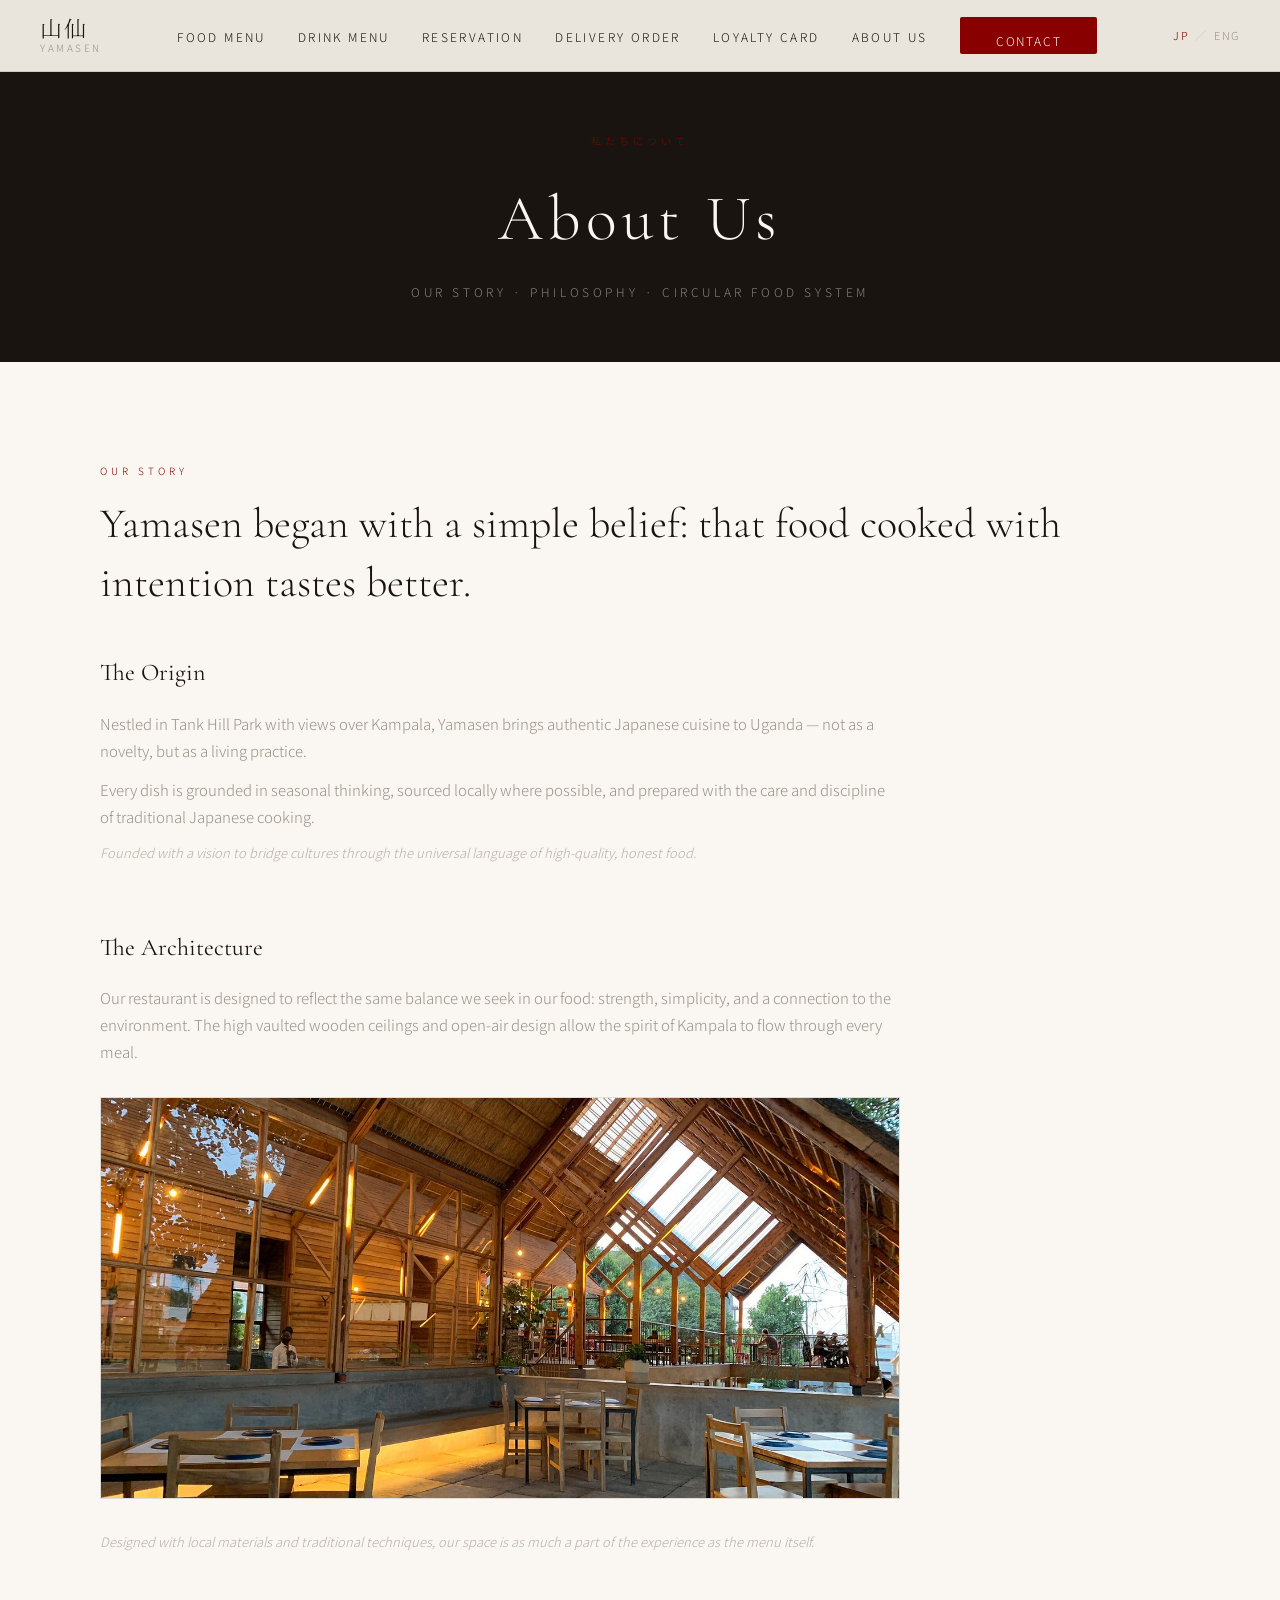
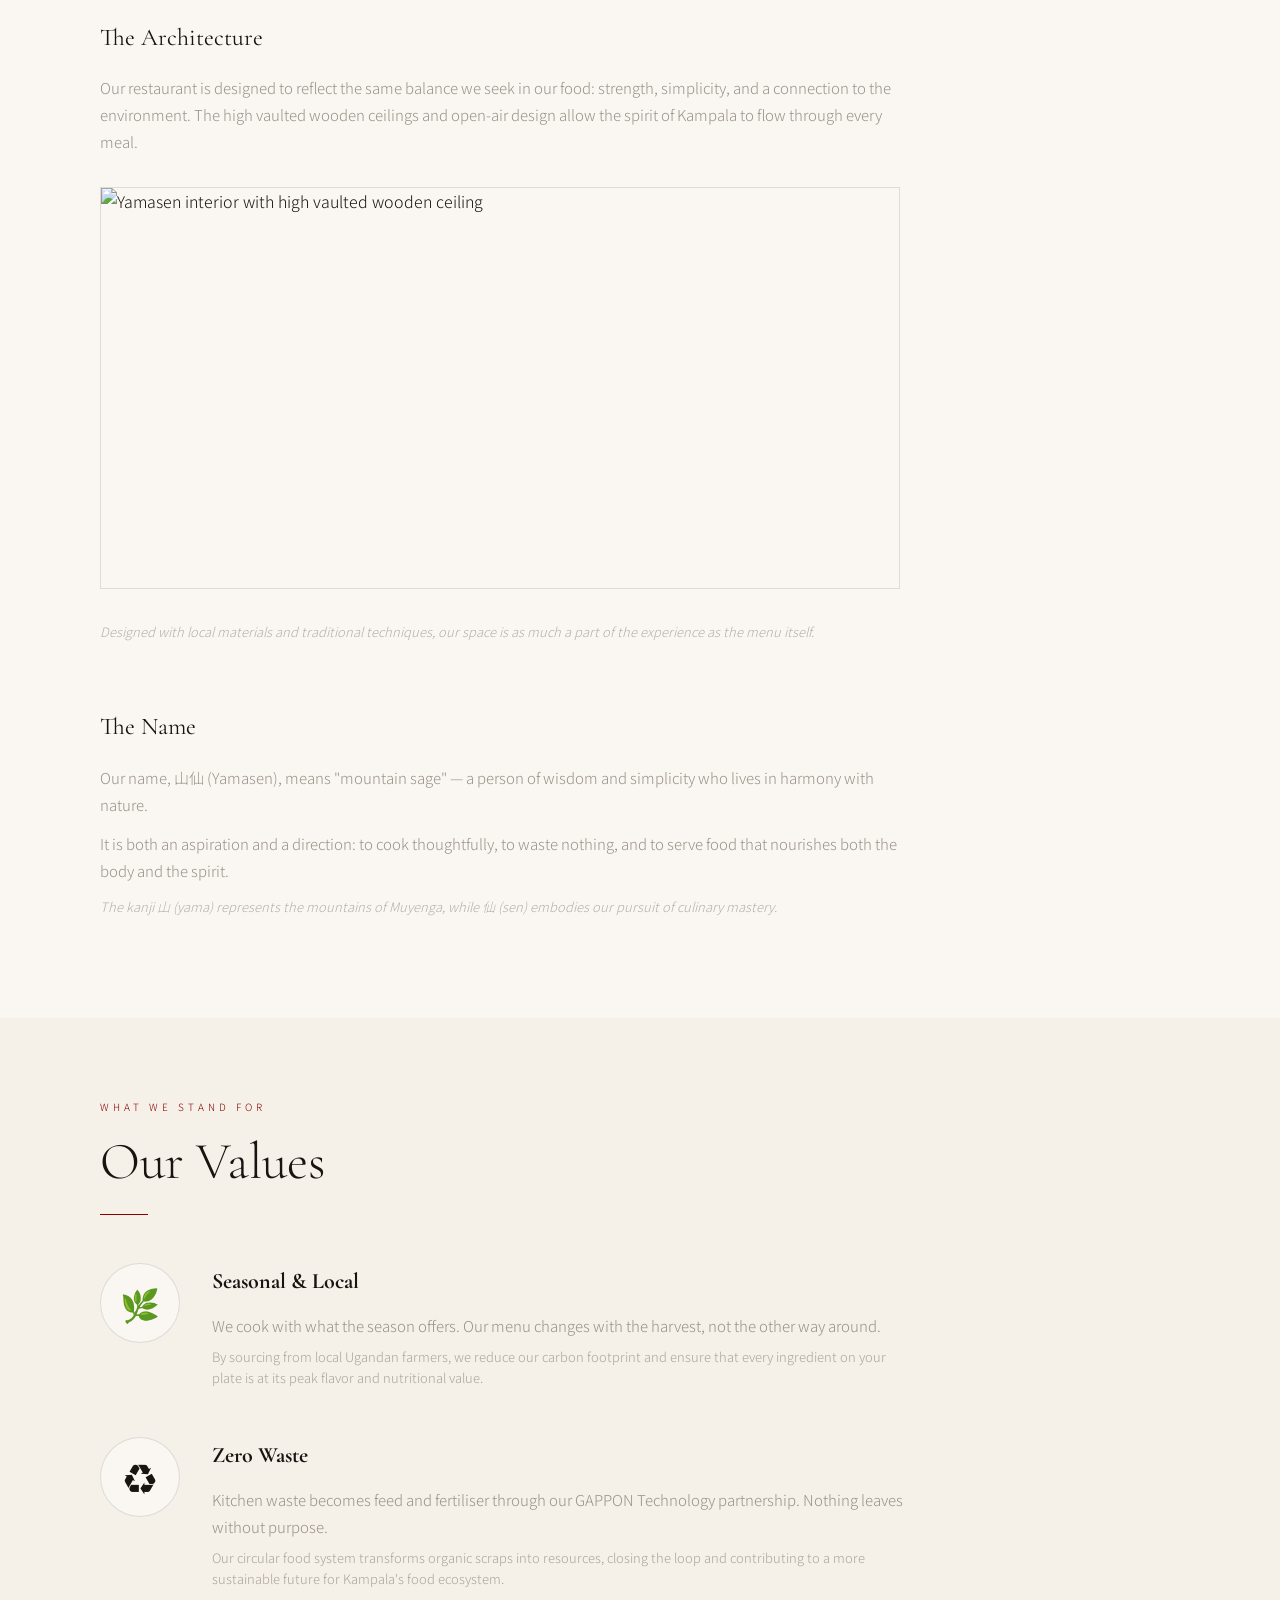
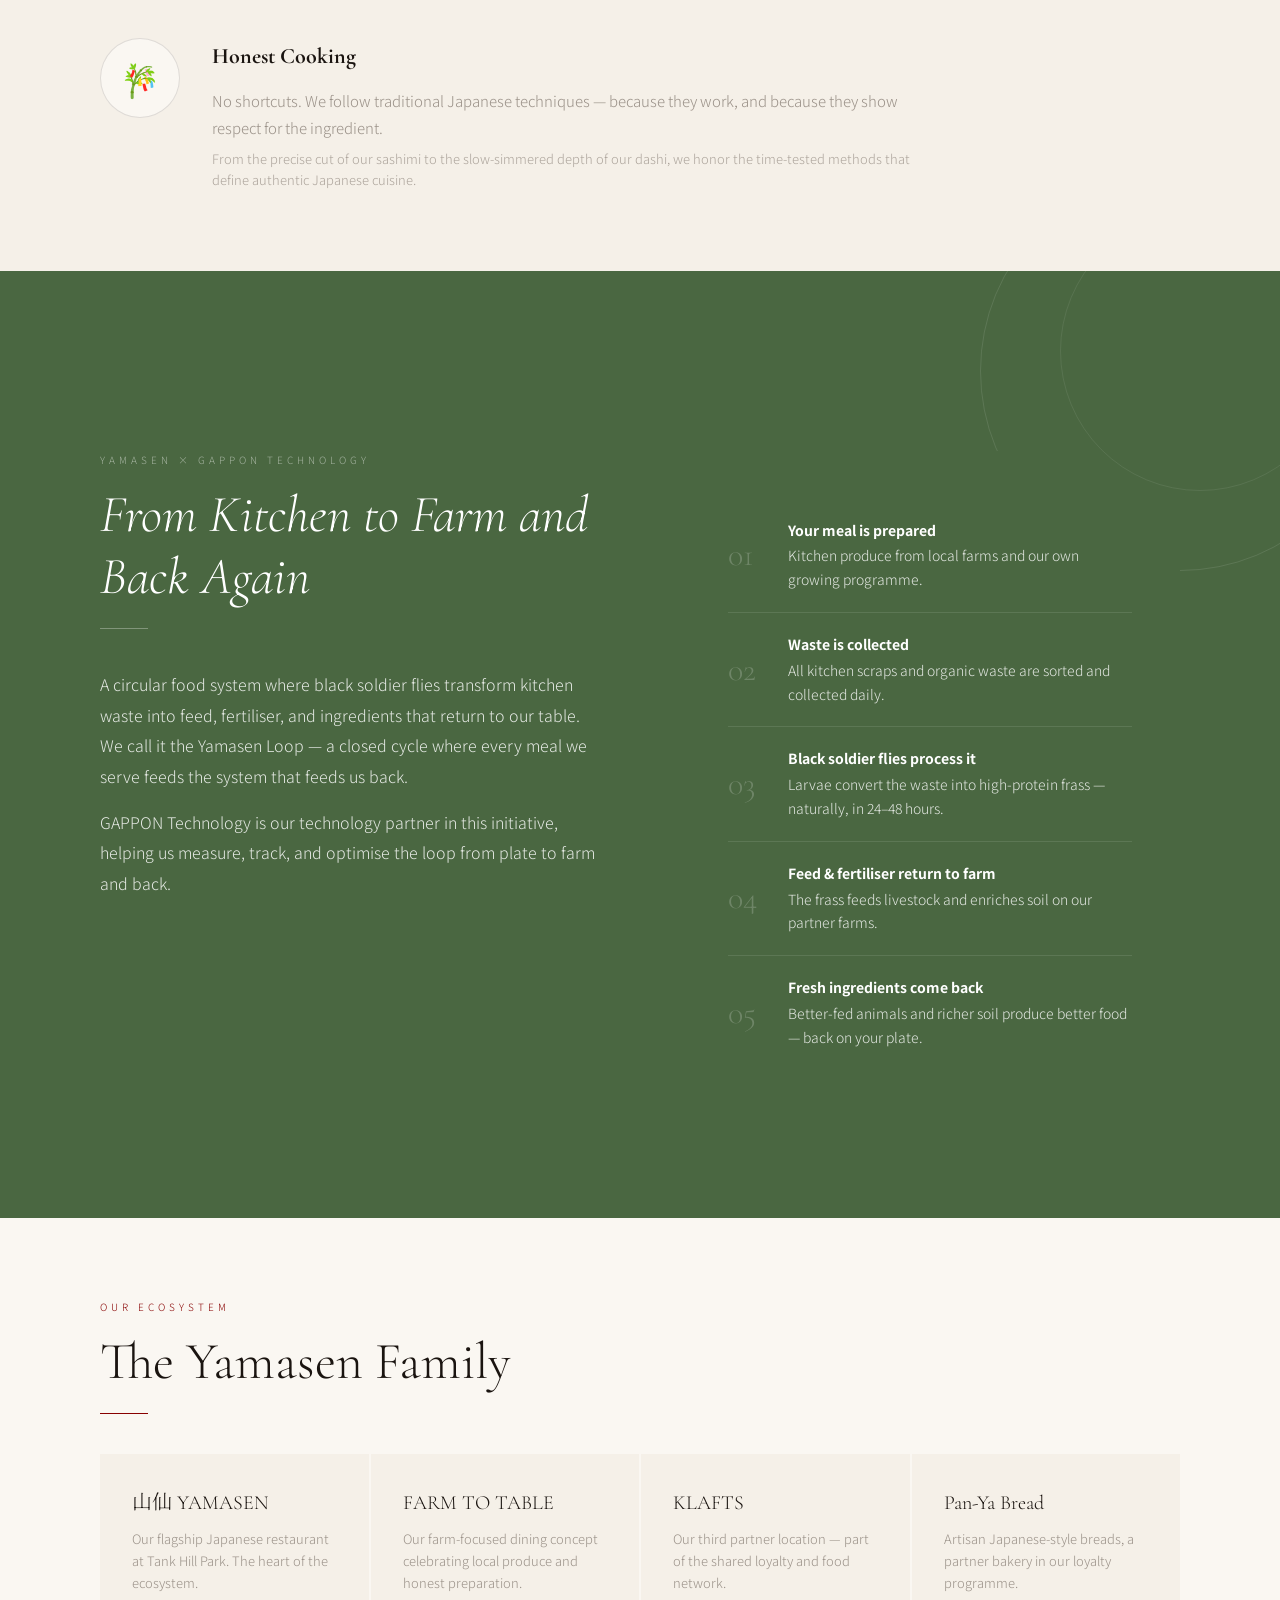
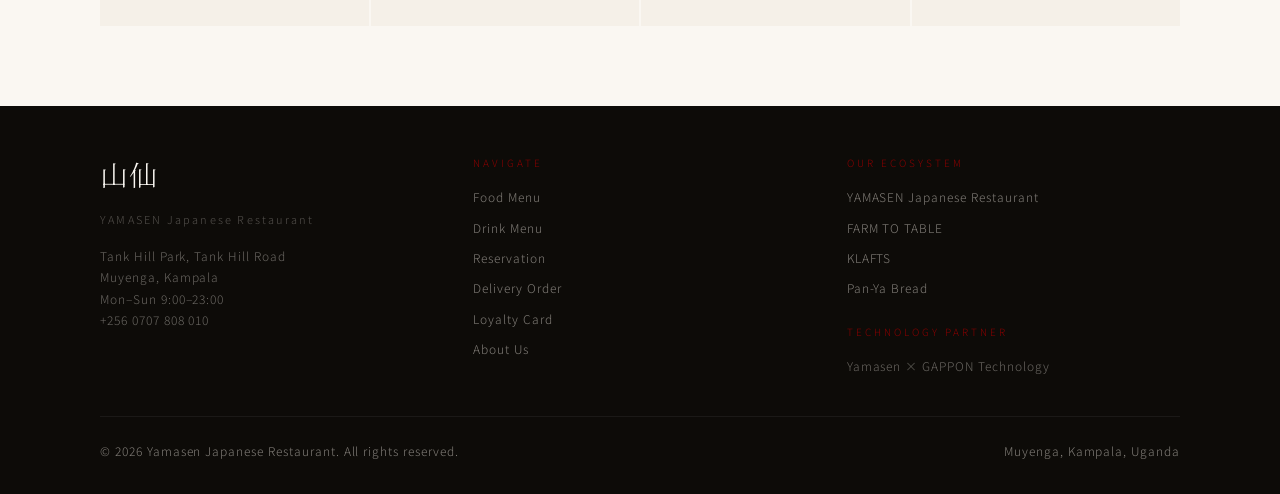
==== pages/about.html @ 1cea6e32 "Add files via upload" ====
<!DOCTYPE html>
<html lang="en">
<head>
  <meta charset="UTF-8">
  <meta name="viewport" content="width=device-width, initial-scale=1.0">
  <title>About Us — Yamasen Japanese Restaurant</title>
  <meta name="description" content="Learn about Yamasen's philosophy — authentic Japanese dining, farm to table, and the circular food system powered by GAPPON Technology.">
  <link rel="stylesheet" href="../css/style.css">
  <style>
    .about-lead { font-family: var(--font-serif); font-size: clamp(24px, 4vw, 42px); font-weight: 300; line-height: 1.4; margin-bottom: 40px; }
    .about-body { font-size: 16px; line-height: 1.9; color: var(--warm-gray); max-width: 800px; }
    
    /* Narrative Sections */
    .narrative-block { margin-bottom: 64px; max-width: 800px; }
    .narrative-block:last-child { margin-bottom: 0; }
    .narrative-title { font-family: var(--font-serif); font-size: 24px; color: var(--ink); margin-bottom: 16px; font-weight: 400; }
    .narrative-text { font-size: 15px; color: var(--warm-gray); line-height: 1.8; margin-bottom: 12px; }
    .narrative-extra { font-size: 13px; color: var(--warm-gray); opacity: 0.7; font-style: italic; }

    .about-grid { display: grid; grid-template-columns: 1fr 1fr; gap: 80px; align-items: start; margin-top: 80px; }
    
    /* Values Redesign */
    .values-list { display: flex; flex-direction: column; gap: 48px; margin-top: 48px; }
    .value-item { display: grid; grid-template-columns: 80px 1fr; gap: 32px; align-items: start; }
    .value-icon-circle { 
      width: 80px; height: 80px; border-radius: 50%; border: 1px solid var(--border);
      display: flex; align-items: center; justify-content: center; font-size: 32px;
      background: var(--rice);
    }
    .value-content { max-width: 700px; }
    .value-title { font-family: var(--font-serif); font-size: 22px; margin-bottom: 12px; color: var(--ink); }
    .value-desc { font-size: 15px; color: var(--warm-gray); line-height: 1.8; margin-bottom: 8px; }
    .value-details { font-size: 13px; color: var(--warm-gray); opacity: 0.8; line-height: 1.6; }

    .cycle-visual {
      background: var(--matcha); color: white; padding: 48px;
      display: flex; flex-direction: column; gap: 0; position: relative;
    }
    .cycle-step {
      display: flex; align-items: center; gap: 20px;
      padding: 20px 0; border-bottom: 1px solid rgba(255,255,255,0.1);
    }
    .cycle-step:last-child { border: none; }
    .cycle-num { font-family: var(--font-serif); font-size: 32px; color: rgba(255,255,255,0.2); flex-shrink: 0; width: 40px; }
    .cycle-text { font-size: 14px; line-height: 1.7; color: rgba(255,255,255,0.85); }
    .cycle-text strong { color: white; display: block; margin-bottom: 2px; }

    @media (max-width: 768px) {
      .value-item { grid-template-columns: 1fr; gap: 16px; }
      .value-icon-circle { width: 64px; height: 64px; font-size: 24px; }
    }
  </style>
</head>
<body>
  <div id="nav-placeholder"></div>

  <header class="page-hero">
    <span class="section-label" style="color:var(--primary);">私たちについて</span>
    <h1>About Us</h1>
    <p>Our Story · Philosophy · Circular Food System</p>
  </header>

  <main>
    <!-- OUR STORY -->
    <section>
      <div class="container">
        <span class="section-label reveal">Our Story</span>
        <h2 class="about-lead reveal">Yamasen began with a simple belief: that food cooked with intention tastes better.</h2>
        
        <div class="narrative-block reveal">
          <h3 class="narrative-title">The Origin</h3>
          <p class="narrative-text">Nestled in Tank Hill Park with views over Kampala, Yamasen brings authentic Japanese cuisine to Uganda — not as a novelty, but as a living practice.</p>
          <p class="narrative-text">Every dish is grounded in seasonal thinking, sourced locally where possible, and prepared with the care and discipline of traditional Japanese cooking.</p>
          <p class="narrative-extra">Founded with a vision to bridge cultures through the universal language of high-quality, honest food.</p>
        </div>

        <div class="narrative-block reveal">
          <h3 class="narrative-title">The Architecture</h3>
          <p class="narrative-text">Our restaurant is designed to reflect the same balance we seek in our food: strength, simplicity, and a connection to the environment. The high vaulted wooden ceilings and open-air design allow the spirit of Kampala to flow through every meal.</p>
          <div class="about-image-container">
            <img src="../assets/images/caption.jpg" alt="Yamasen interior with high vaulted wooden ceiling" class="about-image" loading="lazy">
          </div>
          <p class="narrative-extra">Designed with local materials and traditional techniques, our space is as much a part of the experience as the menu itself.</p>
        </div>

        <div class="narrative-block reveal">
          <h3 class="narrative-title">The Architecture</h3>
          <p class="narrative-text">Our restaurant is designed to reflect the same balance we seek in our food: strength, simplicity, and a connection to the environment. The high vaulted wooden ceilings and open-air design allow the spirit of Kampala to flow through every meal.</p>
          <div class="about-image-container">
            <img src="../assets/images/about-interior.webp" alt="Yamasen interior with high vaulted wooden ceiling" class="about-image" loading="lazy">
          </div>
          <p class="narrative-extra">Designed with local materials and traditional techniques, our space is as much a part of the experience as the menu itself.</p>
        </div>

        <div class="narrative-block reveal">
          <h3 class="narrative-title">The Name</h3>
          <p class="narrative-text">Our name, 山仙 (Yamasen), means "mountain sage" — a person of wisdom and simplicity who lives in harmony with nature.</p>
          <p class="narrative-text">It is both an aspiration and a direction: to cook thoughtfully, to waste nothing, and to serve food that nourishes both the body and the spirit.</p>
          <p class="narrative-extra">The kanji 山 (yama) represents the mountains of Muyenga, while 仙 (sen) embodies our pursuit of culinary mastery.</p>
        </div>
      </div>
    </section>

    <!-- VALUES -->
    <section style="background:var(--paper);padding:80px 0;">
      <div class="container">
        <span class="section-label reveal">What We Stand For</span>
        <h2 class="section-title reveal">Our Values</h2>
        <div class="section-line reveal"></div>
        
        <div class="values-list">
          <div class="value-item reveal">
            <div class="value-icon-circle" aria-hidden="true">🌿</div>
            <div class="value-content">
              <h3 class="value-title">Seasonal & Local</h3>
              <p class="value-desc">We cook with what the season offers. Our menu changes with the harvest, not the other way around.</p>
              <p class="value-details">By sourcing from local Ugandan farmers, we reduce our carbon footprint and ensure that every ingredient on your plate is at its peak flavor and nutritional value.</p>
            </div>
          </div>

          <div class="value-item reveal">
            <div class="value-icon-circle" aria-hidden="true">♻</div>
            <div class="value-content">
              <h3 class="value-title">Zero Waste</h3>
              <p class="value-desc">Kitchen waste becomes feed and fertiliser through our GAPPON Technology partnership. Nothing leaves without purpose.</p>
              <p class="value-details">Our circular food system transforms organic scraps into resources, closing the loop and contributing to a more sustainable future for Kampala's food ecosystem.</p>
            </div>
          </div>

          <div class="value-item reveal">
            <div class="value-icon-circle" aria-hidden="true">🎋</div>
            <div class="value-content">
              <h3 class="value-title">Honest Cooking</h3>
              <p class="value-desc">No shortcuts. We follow traditional Japanese techniques — because they work, and because they show respect for the ingredient.</p>
              <p class="value-details">From the precise cut of our sashimi to the slow-simmered depth of our dashi, we honor the time-tested methods that define authentic Japanese cuisine.</p>
            </div>
          </div>
        </div>
      </div>
    </section>

    <!-- CIRCULAR FOOD SYSTEM -->
    <section class="farm-section">
      <div class="container">
        <div class="about-grid">
          <div class="farm-content">
            <span class="section-label reveal">Yamasen × GAPPON Technology</span>
            <h2 class="section-title reveal" style="font-style:italic;">From Kitchen to Farm and Back Again</h2>
            <div class="section-line reveal"></div>
            <p class="farm-desc reveal">A circular food system where black soldier flies transform kitchen waste into feed, fertiliser, and ingredients that return to our table. We call it the Yamasen Loop — a closed cycle where every meal we serve feeds the system that feeds us back.</p>
            <p class="farm-desc reveal" style="margin-top:16px;">GAPPON Technology is our technology partner in this initiative, helping us measure, track, and optimise the loop from plate to farm and back.</p>
          </div>
          <div class="cycle-visual reveal">
            <div class="cycle-step">
              <div class="cycle-num">01</div>
              <div class="cycle-text"><strong>Your meal is prepared</strong>Kitchen produce from local farms and our own growing programme.</div>
            </div>
            <div class="cycle-step">
              <div class="cycle-num">02</div>
              <div class="cycle-text"><strong>Waste is collected</strong>All kitchen scraps and organic waste are sorted and collected daily.</div>
            </div>
            <div class="cycle-step">
              <div class="cycle-num">03</div>
              <div class="cycle-text"><strong>Black soldier flies process it</strong>Larvae convert the waste into high-protein frass — naturally, in 24–48 hours.</div>
            </div>
            <div class="cycle-step">
              <div class="cycle-num">04</div>
              <div class="cycle-text"><strong>Feed & fertiliser return to farm</strong>The frass feeds livestock and enriches soil on our partner farms.</div>
            </div>
            <div class="cycle-step">
              <div class="cycle-num">05</div>
              <div class="cycle-text"><strong>Fresh ingredients come back</strong>Better-fed animals and richer soil produce better food — back on your plate.</div>
            </div>
          </div>
        </div>
      </div>
    </section>

    <!-- TEAM -->
    <section style="padding:80px 0;">
      <div class="container">
        <span class="section-label reveal">Our Ecosystem</span>
        <h2 class="section-title reveal">The Yamasen Family</h2>
        <div class="section-line reveal"></div>
        <div class="partners-grid reveal" style="display:grid;grid-template-columns:repeat(auto-fit,minmax(240px,1fr));gap:2px;">
          <div style="background:var(--paper);padding:32px;">
            <div style="font-family:var(--font-serif);font-size:20px;margin-bottom:8px;">山仙 YAMASEN</div>
            <div style="font-size:13px;color:var(--warm-gray);">Our flagship Japanese restaurant at Tank Hill Park. The heart of the ecosystem.</div>
          </div>
          <div style="background:var(--paper);padding:32px;">
            <div style="font-family:var(--font-serif);font-size:20px;margin-bottom:8px;">FARM TO TABLE</div>
            <div style="font-size:13px;color:var(--warm-gray);">Our farm-focused dining concept celebrating local produce and honest preparation.</div>
          </div>
          <div style="background:var(--paper);padding:32px;">
            <div style="font-family:var(--font-serif);font-size:20px;margin-bottom:8px;">KLAFTS</div>
            <div style="font-size:13px;color:var(--warm-gray);">Our third partner location — part of the shared loyalty and food network.</div>
          </div>
          <div style="background:var(--paper);padding:32px;">
            <div style="font-family:var(--font-serif);font-size:20px;margin-bottom:8px;">Pan-Ya Bread</div>
            <div style="font-size:13px;color:var(--warm-gray);">Artisan Japanese-style breads, a partner bakery in our loyalty programme.</div>
          </div>
        </div>
      </div>
    </section>
  </main>

  <div id="footer-placeholder"></div>
  <div class="toast" id="toast" role="alert" aria-live="polite"></div>
  <script src="../js/main.js"></script>
  <script src="../js/layout.js"></script>
  <script>injectLayout(false);</script>
</body>
</html>
---- css/style.css ----
@import url('https://fonts.googleapis.com/css2?family=Noto+Serif+JP:wght@300;400;500;700&family=Noto+Sans+JP:wght@300;400;500&family=Cormorant+Garamond:ital,wght@0,300;0,400;0,600;1,300;1,400&display=swap');

:root {
  --ink: #1a1410;
  --paper: #f5f0e8;
  --rice: #faf7f2;
  --matcha: #4a6741;
  --matcha-light: #6b8f62;
  --primary: #880000;
  --primary-dark: #660000;
  --gold: #c5a059;
  --gold-dark: #a68549;
  --warm-gray: #9a9188;
  --border: rgba(26,20,16,0.12);
  --shadow: rgba(26,20,16,0.08);
  --font-serif: 'Cormorant Garamond', 'Noto Serif JP', serif;
  --font-sans: 'Noto Sans JP', sans-serif;
  --nav-h: 72px;
}

*, *::before, *::after { box-sizing: border-box; margin: 0; padding: 0; }

html { font-size: 16px; scroll-behavior: smooth; overflow-x: hidden; }

body {
  background: var(--rice);
  color: var(--ink);
  font-family: var(--font-sans);
  font-weight: 300;
  line-height: 1.7;
  overflow-x: hidden;
}

/* ── NAV ── */
nav {
  position: fixed; top: 0; left: 0; right: 0; z-index: 2000;
  height: var(--nav-h);
  background: rgba(245,240,232,0.95);
  backdrop-filter: blur(16px);
  border-bottom: 1px solid var(--border);
  display: flex; align-items: center; justify-content: space-between;
  padding: 0 40px;
}
.nav-logo {
  display: flex; flex-direction: column; line-height: 1;
  text-decoration: none; color: var(--ink);
}
.nav-logo .jp { font-family: var(--font-serif); font-size: 22px; letter-spacing: 0.08em; }
.nav-logo .en { font-size: 10px; letter-spacing: 0.25em; text-transform: uppercase; color: var(--warm-gray); margin-top: 2px; }

.nav-links {
  display: flex; align-items: center; gap: 32px; list-style: none;
}
.nav-links a {
  text-decoration: none; color: var(--ink); font-size: 12px;
  letter-spacing: 0.2em; text-transform: uppercase;
  position: relative; padding-bottom: 2px;
  transition: color 0.3s;
}
.nav-links a::after {
  content: ''; position: absolute; bottom: 0; left: 0; width: 0; height: 1px;
  background: var(--primary); transition: width 0.3s;
}
.nav-links a:hover { color: var(--primary); }
.nav-links a:hover::after { width: 100%; }

.nav-lang {
  font-size: 11px; letter-spacing: 0.15em; color: var(--warm-gray);
  display: flex; align-items: center; gap: 6px;
}
.nav-lang a { text-decoration: none; color: var(--warm-gray); transition: color 0.2s; }
.nav-lang a:hover, .nav-lang a.active { color: var(--primary); }
.nav-lang span { opacity: 0.4; }

.nav-cta {
  background: var(--primary); color: var(--rice) !important;
  padding: 8px 20px; border-radius: 2px;
  letter-spacing: 0.15em !important;
  transition: background 0.3s !important;
}
.nav-cta:hover { background: var(--primary-dark) !important; }
.nav-cta::after { display: none !important; }

.hamburger {
  display: none; flex-direction: column; gap: 6px;
  background: none; border: none; cursor: pointer; padding: 12px;
  margin-right: -12px;
}
.hamburger span {
  display: block; width: 24px; height: 2px;
  background: var(--primary); transition: all 0.3s;
}
.hamburger.active span:nth-child(1) { transform: translateY(8px) rotate(45deg); }
.hamburger.active span:nth-child(2) { opacity: 0; transform: scaleX(0); }
.hamburger.active span:nth-child(3) { transform: translateY(-8px) rotate(-45deg); }
body.nav-open { overflow: hidden; }

/* ── HERO ── */
.hero {
  min-height: 100vh; display: flex; align-items: center; justify-content: center;
  position: relative; text-align: center; color: var(--rice);
  padding: 120px 24px 80px; overflow: hidden;
  background-color: var(--ink);
}
.hero::before {
  content: ''; position: absolute; inset: 0;
  background-image: url('../assets/images/yamazen_1.jpg');
  background-size: cover; background-position: center;
  opacity: 0.3; z-index: 0;
}
.hero-content { position: relative; z-index: 1; max-width: 900px; }
.hero-tag {
  font-size: 11px; letter-spacing: 0.35em; text-transform: uppercase;
  color: rgba(255,255,255,0.8); margin-bottom: 24px;
  display: flex; align-items: center; justify-content: center; gap: 12px;
}
.hero-tag::before, .hero-tag::after {
  content: ''; display: inline-block; width: 40px; height: 1px; background: var(--primary);
}
.hero-title {
  font-family: var(--font-serif); font-size: clamp(56px, 10vw, 120px);
  font-weight: 300; letter-spacing: 0.06em; line-height: 1;
  color: #ffffff; margin-bottom: 8px;
  text-shadow: 0 2px 10px rgba(0,0,0,0.3);
}
.hero-subtitle {
  font-family: var(--font-serif); font-size: clamp(13px, 2vw, 16px);
  letter-spacing: 0.4em; color: rgba(255,255,255,0.7);
  text-transform: uppercase; margin-bottom: 40px;
}
.hero-info {
  font-size: 12px; letter-spacing: 0.15em; color: rgba(255,255,255,0.6);
  margin-bottom: 8px;
}
.hero-hours {
  font-size: 12px; letter-spacing: 0.12em; color: rgba(255,255,255,0.6);
  margin-bottom: 48px;
}
.hero-actions {
  display: flex; gap: 16px; justify-content: center; flex-wrap: wrap;
}
.btn {
  display: inline-block; padding: 14px 36px;
  font-size: 11px; letter-spacing: 0.25em; text-transform: uppercase;
  text-decoration: none; border-radius: 2px;
  transition: all 0.3s; cursor: pointer; border: none; font-family: var(--font-sans);
}
.btn-primary {
  background: var(--primary); color: #ffffff;
}
.btn-primary:hover { background: var(--primary-dark); transform: translateY(-2px); box-shadow: 0 4px 12px rgba(136,0,0,0.3); }
.btn-outline {
  background: transparent; color: var(--ink);
  border: 1px solid var(--ink);
}
.hero .btn-outline {
  color: #ffffff; 
  border-color: rgba(255,255,255,0.6);
  background: rgba(255,255,255,0.05);
}
.hero .btn-outline:hover { 
  background: #ffffff; color: var(--ink); border-color: #ffffff;
  transform: translateY(-2px);
  box-shadow: 0 4px 12px rgba(255,255,255,0.2);
}
.btn-gold {
  background: var(--gold); color: white;
}
.btn-gold:hover { background: var(--gold-dark); transform: translateY(-2px); box-shadow: 0 4px 12px rgba(197,160,89,0.3); }

.hero-scroll {
  position: absolute; bottom: 32px; left: 50%; transform: translateX(-50%);
  display: flex; flex-direction: column; align-items: center; gap: 8px;
  animation: bounce 2s ease-in-out infinite;
}
.hero-scroll span { font-size: 10px; letter-spacing: 0.2em; color: rgba(255,255,255,0.5); }
.hero-scroll-line {
  width: 1px; height: 40px; background: linear-gradient(to bottom, var(--primary), transparent);
}

/* ── SECTION STYLES ── */
section { padding: 100px 0; }
.container { max-width: 1160px; margin: 0 auto; padding: 0 40px; }

.section-label {
  font-size: 10px; letter-spacing: 0.4em; text-transform: uppercase;
  color: var(--primary); margin-bottom: 16px; display: block;
}
.section-title {
  font-family: var(--font-serif); font-size: clamp(32px, 5vw, 52px);
  font-weight: 300; line-height: 1.2; margin-bottom: 20px;
}
.section-line {
  width: 48px; height: 1px; background: var(--primary); margin: 20px 0 40px;
}

/* ── SPECIAL MENU ── */
.special-section { background: var(--ink); color: var(--rice); }
.special-section .section-title { color: var(--rice); }
.special-card {
  background: rgba(255,255,255,0.04); border: 1px solid rgba(255,255,255,0.08);
  padding: 40px 32px; transition: all 0.4s; position: relative; overflow: hidden;
}
.special-card::before {
  content: ''; position: absolute; top: 0; left: 0; right: 0; height: 2px;
  background: var(--primary); transform: scaleX(0); transition: transform 0.4s;
}
.special-card:hover { background: rgba(255,255,255,0.07); }
.special-card:hover::before { transform: scaleX(1); }
.special-card-jp { font-family: var(--font-serif); font-size: 28px; color: var(--primary); margin-bottom: 8px; }
.special-card-en { font-size: 11px; letter-spacing: 0.3em; text-transform: uppercase; color: rgba(245,240,232,0.5); margin-bottom: 16px; }
.special-card-desc { font-size: 13px; color: rgba(245,240,232,0.7); line-height: 1.8; }
.delivery-badge {
  display: inline-block; margin-top: 24px;
  padding: 6px 16px; border: 1px solid var(--primary); color: var(--primary);
  font-size: 10px; letter-spacing: 0.25em; text-transform: uppercase;
}

/* ── LOYALTY ── */
.loyalty-section { background: var(--paper); }
.loyalty-grid { display: grid; grid-template-columns: 1fr 1fr; gap: 64px; align-items: start; }
.loyalty-card {
  background: var(--rice); border: 1px solid var(--border);
  padding: 40px; position: relative;
}
.loyalty-card-title {
  font-family: var(--font-serif); font-size: 24px; margin-bottom: 24px;
  padding-bottom: 16px; border-bottom: 1px solid var(--border);
}
.prize-list { list-style: none; }
.prize-item {
  display: flex; align-items: flex-start; gap: 16px;
  padding: 16px 0; border-bottom: 1px solid var(--border);
}
.prize-item:last-child { border-bottom: none; }
.prize-rank {
  flex-shrink: 0; width: 32px; height: 32px;
  border: 1px solid var(--primary); color: var(--primary);
  display: flex; align-items: center; justify-content: center;
  font-family: var(--font-serif); font-size: 14px;
}
.prize-name { font-size: 14px; font-weight: 400; }
.partners-list { display: flex; flex-direction: column; gap: 12px; margin-top: 24px; }
.partner-tag {
  display: flex; align-items: center; gap: 12px;
  font-size: 13px; padding: 12px 16px;
  border: 1px solid var(--border); background: var(--rice);
}
.partner-dot { width: 6px; height: 6px; background: var(--primary); border-radius: 50%; flex-shrink: 0; }
.stamp-info {
  margin-top: 24px; padding: 20px;
  background: var(--ink); color: var(--rice);
  font-size: 13px; line-height: 1.8;
}

/* ── FARM TO TABLE ── */
.farm-section { background: var(--matcha); color: white; overflow: hidden; position: relative; }
.farm-section::before {
  content: ''; position: absolute; right: -100px; top: -100px;
  width: 400px; height: 400px;
  border: 1px solid rgba(255,255,255,0.1); border-radius: 50%;
}
.farm-section::after {
  content: ''; position: absolute; right: -60px; top: -60px;
  width: 280px; height: 280px;
  border: 1px solid rgba(255,255,255,0.08); border-radius: 50%;
}
.farm-content { position: relative; z-index: 1; max-width: 680px; }
.farm-section .section-label { color: rgba(255,255,255,0.5); }
.farm-section .section-title { color: white; font-style: italic; }
.farm-section .section-line { background: rgba(255,255,255,0.3); }
.farm-desc { font-size: 16px; line-height: 1.9; color: rgba(255,255,255,0.85); }
.farm-badge {
  display: inline-flex; align-items: center; gap: 12px;
  margin-top: 32px; padding: 14px 24px;
  border: 1px solid rgba(255,255,255,0.2);
  font-size: 12px; letter-spacing: 0.15em;
}

/* ── MENUS ── */
.menus-section { }
.menu-tabs {
  display: flex; gap: 0; border-bottom: 1px solid var(--border); margin-bottom: 48px;
}
.menu-tab {
  padding: 12px 32px; font-size: 11px; letter-spacing: 0.25em;
  text-transform: uppercase; cursor: pointer; background: none; border: none;
  color: var(--warm-gray); position: relative; font-family: var(--font-sans);
  transition: color 0.3s;
}
.menu-tab.active { color: var(--ink); }
.menu-tab.active::after {
  content: ''; position: absolute; bottom: -1px; left: 0; right: 0; height: 2px;
  background: var(--primary);
}
.menu-panel { display: none; }
.menu-panel.active { display: block; }
.menu-grid {
  display: grid; grid-template-columns: repeat(auto-fill, minmax(320px, 1fr)); gap: 1px;
  background: var(--border);
}
.menu-item {
  background: var(--rice); padding: 24px 28px;
  display: flex; justify-content: space-between; align-items: start;
  gap: 16px; transition: background 0.2s;
}
.menu-item:hover { background: var(--paper); }
.menu-item-info { flex: 1; }
.menu-item-name { font-size: 14px; font-weight: 400; margin-bottom: 4px; }
.menu-item-jp { font-family: var(--font-serif); font-size: 12px; color: var(--warm-gray); margin-bottom: 6px; }
.menu-item-desc { font-size: 12px; color: var(--warm-gray); line-height: 1.6; }
.menu-item-price { font-family: var(--font-serif); font-size: 16px; white-space: nowrap; color: var(--primary); }

/* ── CONTACT / RESERVATION / ORDER FORMS ── */
.forms-section { background: var(--paper); }
.forms-grid { display: grid; grid-template-columns: 1fr 1fr; gap: 48px; }
.form-card {
  background: var(--rice); padding: 48px 40px; border: 1px solid var(--border);
}
.form-card-title {
  font-family: var(--font-serif); font-size: 28px; font-weight: 300; margin-bottom: 8px;
}
.form-card-subtitle { font-size: 12px; color: var(--warm-gray); letter-spacing: 0.1em; margin-bottom: 32px; }
.form-group { margin-bottom: 20px; }
.form-label {
  display: block; font-size: 10px; letter-spacing: 0.25em; text-transform: uppercase;
  color: var(--warm-gray); margin-bottom: 8px;
}
.form-input, .form-select, .form-textarea {
  width: 100%; padding: 12px 16px;
  background: var(--paper); border: 1px solid var(--border);
  font-family: var(--font-sans); font-size: 14px; color: var(--ink);
  outline: none; transition: border-color 0.3s; border-radius: 0;
  appearance: none;
}
.form-input:focus, .form-select:focus, .form-textarea:focus {
  border-color: var(--primary);
}
.form-textarea { resize: vertical; min-height: 100px; }
.form-row { display: grid; grid-template-columns: 1fr 1fr; gap: 16px; }
.form-submit {
  width: 100%; padding: 16px; background: var(--primary); color: var(--rice);
  border: none; font-family: var(--font-sans); font-size: 11px;
  letter-spacing: 0.3em; text-transform: uppercase; cursor: pointer;
  transition: all 0.3s; margin-top: 8px;
}
.form-submit:hover { 
  background: var(--primary-dark); 
  transform: translateY(-2px);
  box-shadow: 0 4px 12px rgba(136,0,0,0.2);
}
.form-msg {
  display: none; margin-top: 16px; padding: 12px 16px;
  font-size: 13px; letter-spacing: 0.05em;
}
.form-msg.success { background: rgba(136,0,0,0.05); color: var(--primary); border-left: 2px solid var(--primary); }
.form-msg.error { background: rgba(136,0,0,0.08); color: var(--primary); border-left: 2px solid var(--primary); }

/* ── ORDER FORM (full width) ── */
.order-section { }
.order-form { background: var(--rice); border: 1px solid var(--border); padding: 48px 40px; }
.order-items { display: grid; grid-template-columns: repeat(auto-fill, minmax(280px, 1fr)); gap: 16px; margin-bottom: 32px; }
.order-item-card {
  border: 1px solid var(--border); padding: 20px;
  display: flex; justify-content: space-between; align-items: center;
  gap: 12px; background: var(--paper);
}
.order-item-label { font-size: 13px; }
.order-item-price-sm { font-size: 12px; color: var(--warm-gray); margin-top: 2px; }
.qty-control {
  display: flex; align-items: center; gap: 8px;
}
.qty-btn {
  width: 28px; height: 28px; border: 1px solid var(--border);
  background: none; cursor: pointer; font-size: 16px;
  display: flex; align-items: center; justify-content: center;
  color: var(--ink); transition: all 0.2s;
}
.qty-btn:hover { background: var(--ink); color: var(--rice); border-color: var(--ink); }
.qty-val { font-size: 14px; min-width: 20px; text-align: center; }
.order-summary {
  border-top: 1px solid var(--border); padding-top: 24px; margin-top: 8px;
  display: flex; justify-content: space-between; align-items: center;
}
.order-total-label { font-size: 12px; letter-spacing: 0.2em; text-transform: uppercase; color: var(--warm-gray); }
.order-total-val { font-family: var(--font-serif); font-size: 24px; color: var(--primary); }

/* ── LOCATION ── */
.location-section { background: var(--ink); color: var(--rice); }
.location-grid { display: grid; grid-template-columns: 1fr 1fr; gap: 64px; align-items: center; }
.location-section .section-title { color: var(--rice); }
.location-detail { display: flex; gap: 16px; margin-bottom: 24px; }
.location-icon { font-size: 16px; margin-top: 2px; opacity: 0.6; }
.location-text { font-size: 14px; color: rgba(245,240,232,0.75); line-height: 1.8; }
.map-placeholder {
  aspect-ratio: 4/3; background: rgba(255,255,255,0.05);
  border: 1px solid rgba(255,255,255,0.1);
  display: flex; flex-direction: column; align-items: center; justify-content: center;
  gap: 12px; color: rgba(245,240,232,0.4);
}
.map-placeholder span { font-size: 11px; letter-spacing: 0.2em; }

/* ── FOOTER ── */
footer {
  background: #0d0b08; color: rgba(245,240,232,0.5);
  padding: 48px 0 32px;
  font-size: 12px; letter-spacing: 0.08em;
}
.footer-grid { display: grid; grid-template-columns: 1fr 1fr 1fr; gap: 40px; margin-bottom: 40px; }
.footer-logo { font-family: var(--font-serif); font-size: 28px; color: var(--rice); margin-bottom: 8px; }
.footer-tagline { font-size: 11px; letter-spacing: 0.2em; color: rgba(245,240,232,0.3); }
.footer-heading { font-size: 10px; letter-spacing: 0.3em; text-transform: uppercase; color: var(--primary); margin-bottom: 16px; }
.footer-links { list-style: none; }
.footer-links li { margin-bottom: 10px; }
.footer-links a { text-decoration: none; color: rgba(245,240,232,0.5); transition: color 0.2s; }
.footer-links a:hover { color: var(--primary); }
.footer-bottom {
  border-top: 1px solid rgba(255,255,255,0.06); padding-top: 24px;
  display: flex; justify-content: space-between; align-items: center;
}

/* ── NOTIFICATIONS ── */
.toast {
  position: fixed; bottom: 32px; right: 32px; z-index: 999;
  padding: 16px 24px; background: var(--ink); color: var(--rice);
  font-size: 13px; letter-spacing: 0.05em;
  transform: translateY(100px); opacity: 0;
  transition: all 0.4s; max-width: 320px;
}
.toast.show { transform: translateY(0); opacity: 1; }
.toast.success { border-left: 3px solid var(--matcha); }
.toast.error { border-left: 3px solid var(--red); }

/* ── SHARED PAGE STYLES ── */
.page-hero { padding: calc(var(--nav-h) + 60px) 0 60px; background: var(--ink); color: var(--rice); text-align: center; }
.page-hero h1 { font-family: var(--font-serif); font-size: clamp(36px,6vw,64px); font-weight: 300; letter-spacing: 0.08em; margin-bottom: 8px; }
.page-hero p { font-size: 12px; letter-spacing: 0.3em; color: rgba(245,240,232,0.5); text-transform: uppercase; }

/* ── LAYOUTS ── */
.res-layout { display: grid; grid-template-columns: 1fr 380px; gap: 48px; align-items: start; }
.delivery-layout { display: grid; grid-template-columns: 1fr 340px; gap: 48px; align-items: start; }
.contact-layout { display: grid; grid-template-columns: 1fr 360px; gap: 48px; align-items: start; }

/* ── COMPONENTS ── */
.res-info-card { background: var(--paper); border: 1px solid var(--border); padding: 36px; }
.res-info-item { margin-bottom: 24px; padding-bottom: 24px; border-bottom: 1px solid var(--border); }
.res-info-item:last-child { border: none; margin: 0; padding: 0; }
.res-info-label { font-size: 10px; letter-spacing: 0.3em; text-transform: uppercase; color: var(--primary); margin-bottom: 8px; }
.res-info-val { font-size: 14px; line-height: 1.8; }

.sticky-summary { position: sticky; top: calc(var(--nav-h) + 24px); }
.summary-card { background: var(--ink); color: var(--rice); padding: 32px; }
.summary-title { font-family: var(--font-serif); font-size: 20px; margin-bottom: 24px; padding-bottom: 16px; border-bottom: 1px solid rgba(255,255,255,0.1); }
.summary-item { display: flex; justify-content: space-between; font-size: 13px; padding: 8px 0; color: rgba(245,240,232,0.7); border-bottom: 1px solid rgba(255,255,255,0.06); }
.summary-item.hidden { display: none; }

.contact-details { display: flex; flex-direction: column; gap: 0; }
.contact-detail-row {
  display: flex; gap: 20px; align-items: flex-start;
  padding: 24px 0; border-bottom: 1px solid var(--border);
}
.contact-detail-row:first-child { padding-top: 0; }
.contact-detail-icon { font-size: 18px; margin-top: 2px; flex-shrink: 0; }
.contact-detail-label { font-size: 10px; letter-spacing: 0.25em; text-transform: uppercase; color: var(--primary); margin-bottom: 6px; }
.contact-detail-val { font-size: 14px; line-height: 1.8; }
.contact-detail-val a { color: inherit; text-decoration: none; }
.contact-detail-val a:hover { color: var(--primary); }

/* ── IMAGES ── */
img { max-width: 100%; height: auto; display: block; }
.farm-grid { display: grid; grid-template-columns: 1fr 1fr; gap: 64px; align-items: center; }
.farm-image { width: 100%; height: 500px; object-fit: cover; border: 1px solid var(--border); }
.special-grid { display: grid; grid-template-columns: repeat(2, 1fr); gap: 24px; }
.special-image { width: 100%; height: 100%; min-height: 400px; object-fit: cover; }
.special-image-card { grid-row: span 2; position: relative; overflow: hidden; border: 1px solid var(--border); }
@media (max-width: 768px) {
  .special-grid { grid-template-columns: 1fr; }
  .special-image-card { grid-row: span 1; height: 300px; }
}
.location-image { width: 100%; height: 100%; object-fit: cover; opacity: 0.6; }
.map-placeholder { position: relative; overflow: hidden; background: var(--ink); }
.map-overlay { 
  position: absolute; inset: 0; display: flex; flex-direction: column; 
  align-items: center; justify-content: center; background: rgba(0,0,0,0.3);
}
.about-image-container { margin: 32px 0; border: 1px solid var(--border); overflow: hidden; }
.about-image { width: 100%; height: 400px; object-fit: cover; }

/* ── ANIMATIONS ── */
@keyframes fadeUp {
  from { opacity: 0; transform: translateY(30px); }
  to { opacity: 1; transform: translateY(0); }
}
@keyframes bounce {
  0%, 100% { transform: translateX(-50%) translateY(0); }
  50% { transform: translateX(-50%) translateY(8px); }
}
.reveal {
  opacity: 0; transform: translateY(24px);
  transition: opacity 0.7s ease, transform 0.7s ease;
}
.reveal.visible { opacity: 1; transform: translateY(0); }

/* ── MOBILE ── */
@media (max-width: 1024px) {
  nav { padding: 0 24px; height: 64px; background: rgba(245,240,232,0.98); }
  :root { --nav-h: 64px; }
  
  body.nav-open nav { background: transparent; border-color: transparent; backdrop-filter: none; }
  
  .nav-links {
    display: flex; flex-direction: column; 
    justify-content: center; align-items: center;
    gap: 12px;
    position: fixed; inset: 0;
    width: 100%; height: 100vh;
    background: var(--rice); padding: 80px 24px; z-index: 1000;
    transform: translateY(-100%);
    transition: transform 0.5s cubic-bezier(0.77, 0, 0.175, 1);
    overflow-y: auto;
  }
  .nav-links.open { transform: translateY(0); }
  .nav-links.open li { opacity: 1; transform: translateY(0); transition: all 0.4s ease 0.2s; }
  .nav-links li { 
    border-bottom: none; width: auto; text-align: center; 
    opacity: 0; transform: translateY(20px);
  }
  .nav-links li:nth-child(1) { transition-delay: 0.1s; }
  .nav-links li:nth-child(2) { transition-delay: 0.15s; }
  .nav-links li:nth-child(3) { transition-delay: 0.2s; }
  .nav-links li:nth-child(4) { transition-delay: 0.25s; }
  .nav-links li:nth-child(5) { transition-delay: 0.3s; }
  .nav-links li:nth-child(6) { transition-delay: 0.35s; }
  .nav-links li:nth-child(7) { transition-delay: 0.4s; }

  .nav-links a { 
    display: inline-block; padding: 12px 0; font-size: clamp(24px, 6vw, 32px); 
    letter-spacing: 0.05em; color: var(--ink);
    font-family: var(--font-serif);
    text-transform: none;
    transition: color 0.3s;
    position: relative;
  }
  .nav-links a::after {
    content: ''; position: absolute; bottom: 8px; left: 0; right: 0; 
    height: 1px; background: var(--primary); transform: scaleX(0);
    transition: transform 0.3s ease;
  }
  .nav-links a:hover::after { transform: scaleX(1); }
  .nav-links a:hover { color: var(--primary); }
  
  .nav-links .nav-cta {
    margin-top: 24px;
    font-size: 16px;
    padding: 16px 48px;
    font-family: var(--font-sans);
    text-transform: uppercase;
  }
  
  .hamburger { display: flex; z-index: 1001; position: relative; }
  .nav-lang { display: none; }
  
  .container { padding: 0 20px; }
  section { padding: 48px 0; }
  .page-hero { padding: calc(var(--nav-h) + 40px) 0 40px; }
  
  .loyalty-grid, .forms-grid, .location-grid, .footer-grid, .delivery-layout, .contact-layout, .res-layout, .about-grid, .value-grid, .how-steps, .partners-grid, .farm-grid { 
    grid-template-columns: 1fr !important; 
    gap: 40px; 
  }
  .farm-image { height: 300px; }
  .about-image { height: 250px; }
  .form-card, .order-form { padding: 32px 20px; width: 100%; margin: 0 auto; }
  .form-row { grid-template-columns: 1fr; gap: 0; }
  .hero-actions { flex-direction: column; align-items: stretch; max-width: 300px; margin: 0 auto; }
  .btn { width: 100%; text-align: center; }

  /* Overlay behind open nav */
  body.nav-open::after {
    content: '';
    position: fixed;
    inset: 0;
    background: rgba(0, 0, 0, 0.5);
    backdrop-filter: blur(8px);
    z-index: 998;
    transition: opacity 0.4s;
    pointer-events: none;
  }

  .footer-bottom { flex-direction: column; gap: 12px; text-align: center; }
  .stamp-grid { grid-template-columns: repeat(5, 1fr); gap: 8px; }
  .cycle-visual { padding: 32px 24px; }
  .sticky-summary { position: static !important; margin-top: 32px; }
  .form-card-title { font-size: 24px; }
    
  /* Typography adjustments */
  h1 { font-size: clamp(40px, 12vw, 80px); }
  .section-title { font-size: clamp(26px, 8vw, 42px); }
  .about-lead { font-size: 20px; line-height: 1.6; margin-bottom: 24px; }
   .about-body { font-size: 14px; max-width: none; }
   .narrative-block { max-width: none; }
   .hero-tag { font-size: 10px; letter-spacing: 0.2em; }
  .hero-tag::before, .hero-tag::after { width: 20px; }
}

@media (max-width: 480px) {
  .nav-logo .jp { font-size: 18px; }
  .nav-logo .en { font-size: 9px; }
  .hero-title { font-size: 64px; }
  .section-title { font-size: 32px; }
  .nav-links { width: 100%; max-width: 100%; }
}
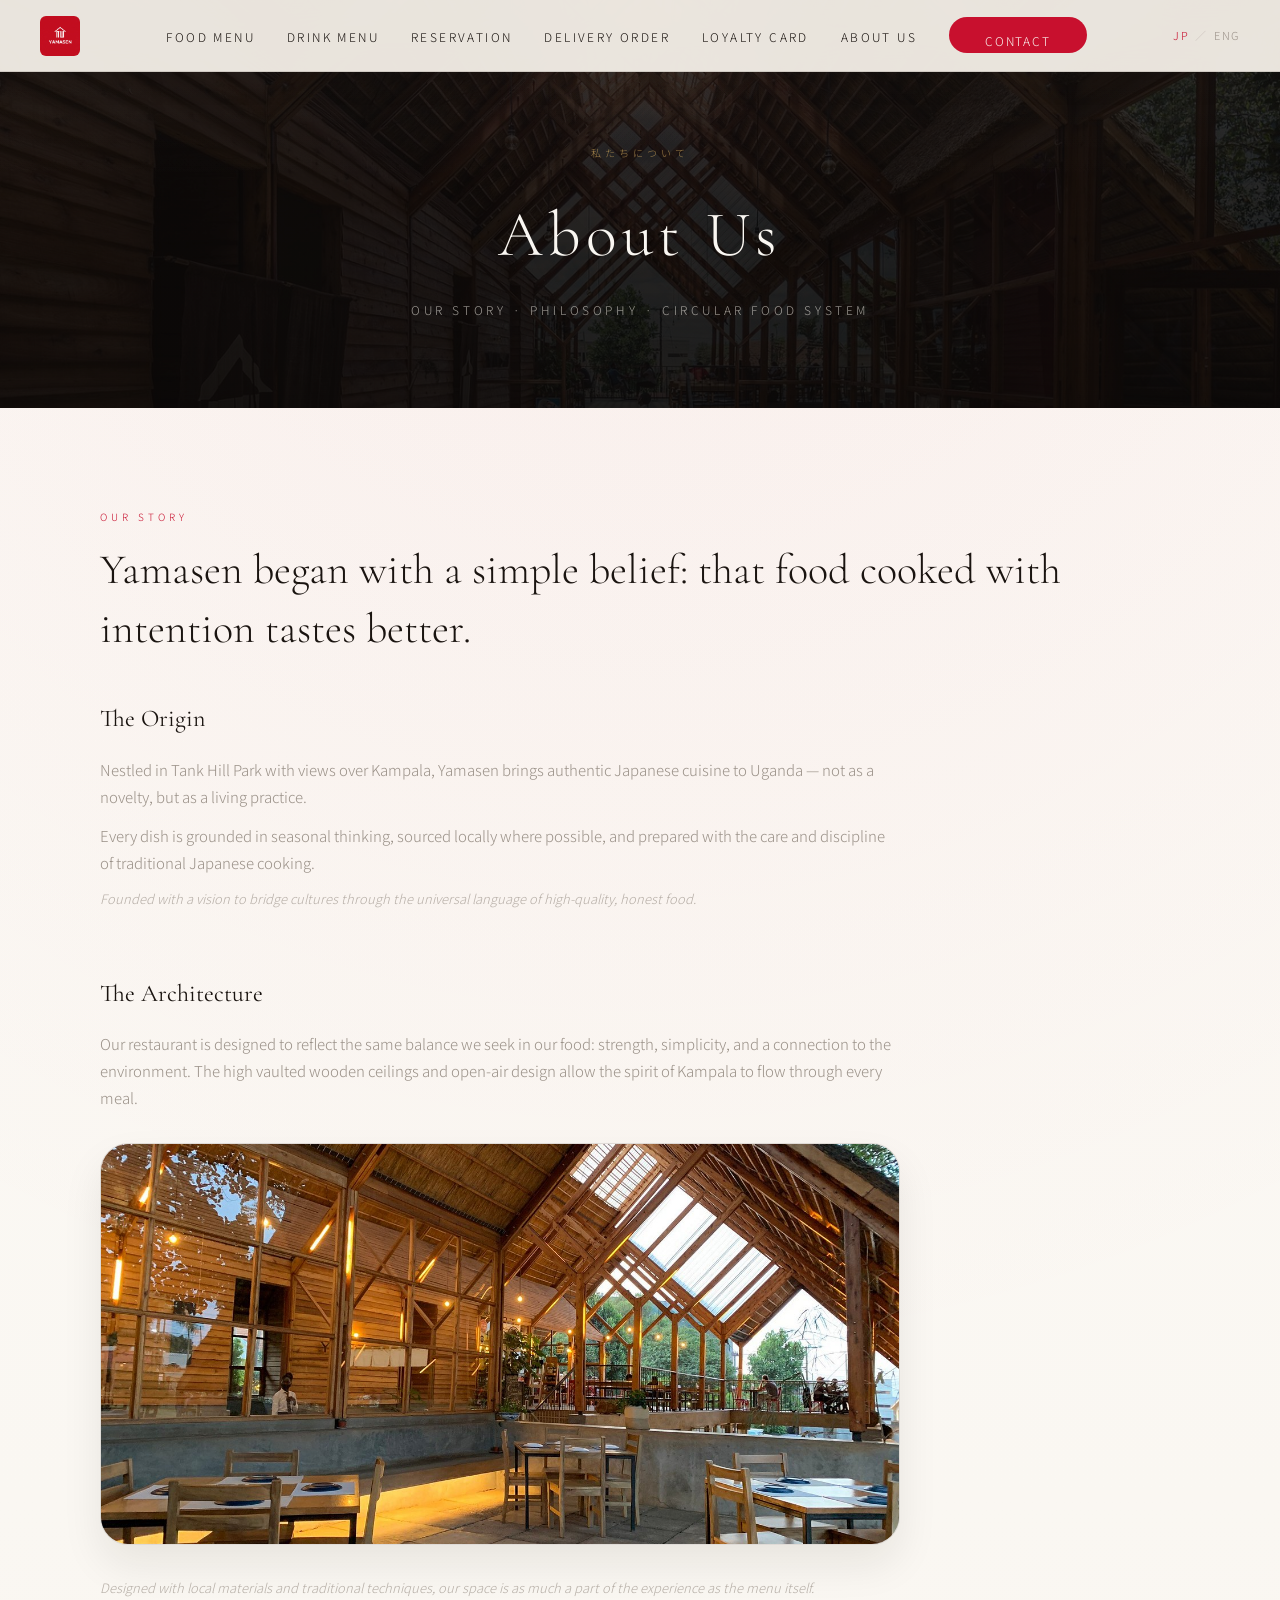
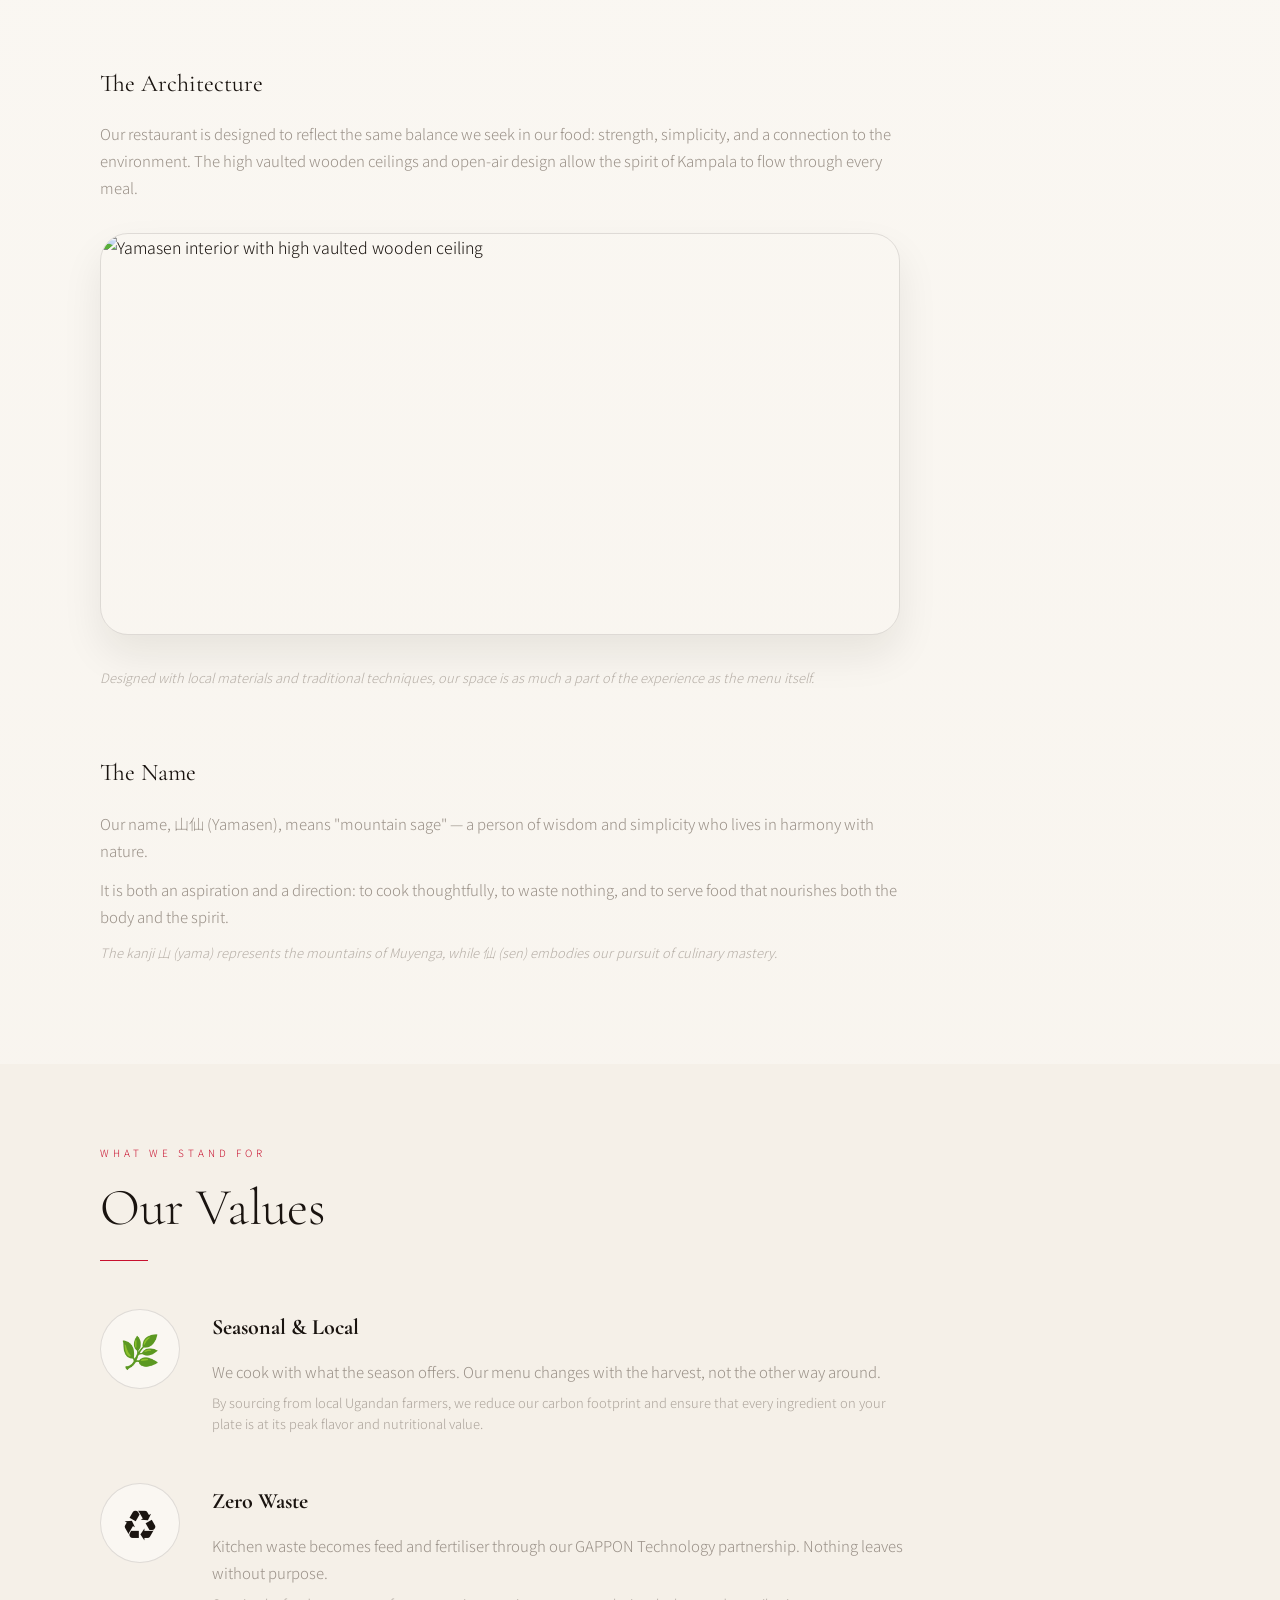
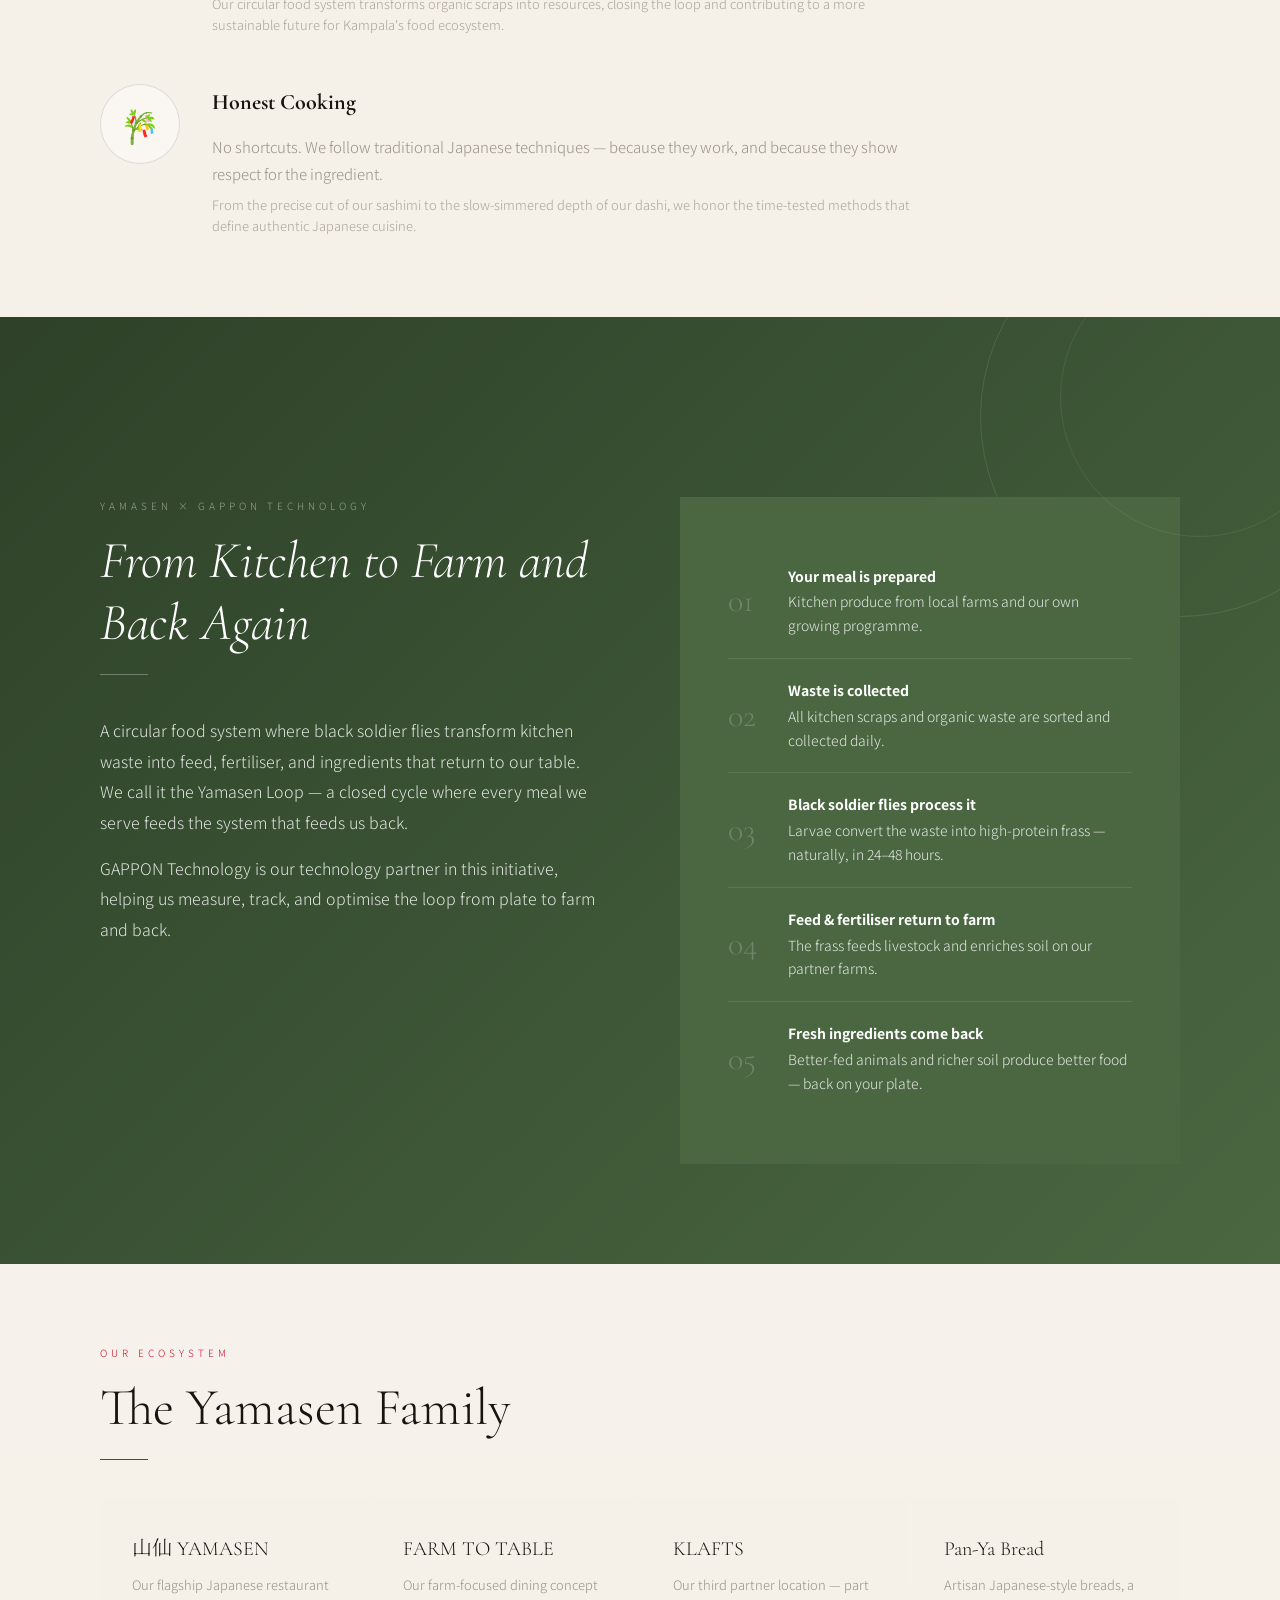
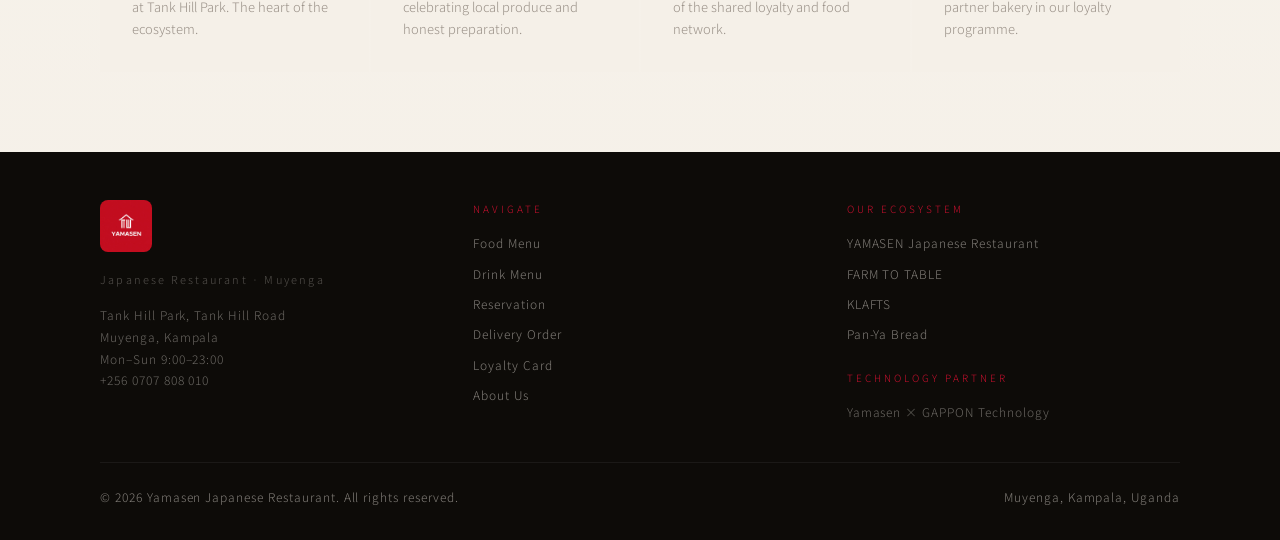
==== commit 80741ef3: "Update highlights section to full-width layout and other project refinements" ====
--- a/pages/about.html
+++ b/pages/about.html
@@ -6,6 +6,8 @@
   <title>About Us — Yamasen Japanese Restaurant</title>
   <meta name="description" content="Learn about Yamasen's philosophy — authentic Japanese dining, farm to table, and the circular food system powered by GAPPON Technology.">
   <link rel="stylesheet" href="../css/style.css">
+  <link rel="icon" type="image/png" sizes="32x32" href="../icons/favicon-32.png">
+  <link rel="apple-touch-icon" href="../icons/icon-192.png">
   <style>
     .about-lead { font-family: var(--font-serif); font-size: clamp(24px, 4vw, 42px); font-weight: 300; line-height: 1.4; margin-bottom: 40px; }
     .about-body { font-size: 16px; line-height: 1.9; color: var(--warm-gray); max-width: 800px; }
--- a/css/style.css
+++ b/css/style.css
@@ -6,8 +6,9 @@
   --rice: #faf7f2;
   --matcha: #4a6741;
   --matcha-light: #6b8f62;
-  --primary: #880000;
-  --primary-dark: #660000;
+  --primary: #C8102E;
+  --primary-dark: #9E0C24;
+  --primary-rgb: 200, 16, 46;
   --gold: #c5a059;
   --gold-dark: #a68549;
   --warm-gray: #9a9188;
@@ -20,10 +21,12 @@
 
 *, *::before, *::after { box-sizing: border-box; margin: 0; padding: 0; }
 
-html { font-size: 16px; scroll-behavior: smooth; overflow-x: hidden; }
+html { font-size: 16px; scroll-behavior: auto; overflow-x: hidden; }
 
 body {
-  background: var(--rice);
+  background:
+    radial-gradient(circle at top, rgba(var(--primary-rgb),0.05), transparent 26%),
+    linear-gradient(180deg, #fcfaf6 0%, var(--rice) 28%, var(--paper) 100%);
   color: var(--ink);
   font-family: var(--font-sans);
   font-weight: 300;
@@ -40,13 +43,19 @@
   border-bottom: 1px solid var(--border);
   display: flex; align-items: center; justify-content: space-between;
   padding: 0 40px;
+  box-shadow: 0 12px 30px rgba(26,20,16,0.05);
 }
 .nav-logo {
-  display: flex; flex-direction: column; line-height: 1;
+  display: flex; align-items: center;
   text-decoration: none; color: var(--ink);
-}
-.nav-logo .jp { font-family: var(--font-serif); font-size: 22px; letter-spacing: 0.08em; }
-.nav-logo .en { font-size: 10px; letter-spacing: 0.25em; text-transform: uppercase; color: var(--warm-gray); margin-top: 2px; }
+  flex-shrink: 0;
+}
+.nav-logo-img {
+  display: block;
+  height: 40px;
+  width: auto;
+  border-radius: 6px;
+}
 
 .nav-links {
   display: flex; align-items: center; gap: 32px; list-style: none;
@@ -74,11 +83,11 @@
 
 .nav-cta {
   background: var(--primary); color: var(--rice) !important;
-  padding: 8px 20px; border-radius: 2px;
+  padding: 8px 20px; border-radius: 999px;
   letter-spacing: 0.15em !important;
-  transition: background 0.3s !important;
-}
-.nav-cta:hover { background: var(--primary-dark) !important; }
+  transition: background 0.3s, transform 0.2s, box-shadow 0.3s !important;
+}
+.nav-cta:hover { background: var(--primary-dark) !important; transform: translateY(-1px); box-shadow: 0 10px 22px rgba(var(--primary-rgb),0.22); }
 .nav-cta::after { display: none !important; }
 
 .hamburger {
@@ -95,20 +104,55 @@
 .hamburger.active span:nth-child(3) { transform: translateY(-8px) rotate(-45deg); }
 body.nav-open { overflow: hidden; }
 
-/* ── HERO ── */
+/* ── HERO + HIGHLIGHTS FLOW ── */
+.home-intro-flow {
+  position: relative;
+  background: var(--ink);
+}
 .hero {
-  min-height: 100vh; display: flex; align-items: center; justify-content: center;
-  position: relative; text-align: center; color: var(--rice);
-  padding: 120px 24px 80px; overflow: hidden;
+  height: 100svh;
+  min-height: 100svh;
+  max-height: 100svh;
+  display: flex;
+  flex-direction: column;
+  align-items: center;
+  justify-content: center;
+  position: relative;
+  text-align: center;
+  color: var(--rice);
+  padding: var(--nav-h) 24px 72px;
+  overflow: hidden;
   background-color: var(--ink);
+  z-index: 1;
+  box-sizing: border-box;
 }
 .hero::before {
-  content: ''; position: absolute; inset: 0;
+  content: '';
+  position: absolute;
+  inset: 0;
   background-image: url('../assets/images/yamazen_1.jpg');
-  background-size: cover; background-position: center;
-  opacity: 0.3; z-index: 0;
-}
-.hero-content { position: relative; z-index: 1; max-width: 900px; }
+  background-size: cover;
+  background-position: center 35%;
+  opacity: 0.4;
+  z-index: 0;
+}
+.hero::after {
+  content: '';
+  position: absolute;
+  inset: 0;
+  z-index: 1;
+  pointer-events: none;
+  background:
+    linear-gradient(to bottom, rgba(26,20,16,0.2) 0%, transparent 45%),
+    linear-gradient(to bottom, transparent 55%, rgba(26,20,16,0.85) 88%, var(--ink) 100%);
+}
+.hero-content {
+  position: relative;
+  z-index: 2;
+  max-width: 900px;
+  width: 100%;
+  flex: 0 0 auto;
+}
 .hero-tag {
   font-size: 11px; letter-spacing: 0.35em; text-transform: uppercase;
   color: rgba(255,255,255,0.8); margin-bottom: 24px;
@@ -117,16 +161,17 @@
 .hero-tag::before, .hero-tag::after {
   content: ''; display: inline-block; width: 40px; height: 1px; background: var(--primary);
 }
-.hero-title {
-  font-family: var(--font-serif); font-size: clamp(56px, 10vw, 120px);
-  font-weight: 300; letter-spacing: 0.06em; line-height: 1;
-  color: #ffffff; margin-bottom: 8px;
-  text-shadow: 0 2px 10px rgba(0,0,0,0.3);
-}
-.hero-subtitle {
-  font-family: var(--font-serif); font-size: clamp(13px, 2vw, 16px);
-  letter-spacing: 0.4em; color: rgba(255,255,255,0.7);
-  text-transform: uppercase; margin-bottom: 40px;
+.hero-brand {
+  margin: 0 auto 32px;
+  line-height: 0;
+}
+.hero-logo {
+  display: block;
+  width: clamp(200px, 32vw, 320px);
+  height: auto;
+  margin: 0 auto;
+  filter: drop-shadow(0 4px 24px rgba(0,0,0,0.35));
+  mix-blend-mode: screen;
 }
 .hero-info {
   font-size: 12px; letter-spacing: 0.15em; color: rgba(255,255,255,0.6);
@@ -142,16 +187,23 @@
 .btn {
   display: inline-block; padding: 14px 36px;
   font-size: 11px; letter-spacing: 0.25em; text-transform: uppercase;
-  text-decoration: none; border-radius: 2px;
-  transition: all 0.3s; cursor: pointer; border: none; font-family: var(--font-sans);
-}
+  text-decoration: none; border-radius: 999px;
+  transition: all 0.28s ease; cursor: pointer; border: none; font-family: var(--font-sans);
+  will-change: transform;
+}
+.btn:active { transform: translateY(1px) scale(0.99); }
 .btn-primary {
   background: var(--primary); color: #ffffff;
 }
-.btn-primary:hover { background: var(--primary-dark); transform: translateY(-2px); box-shadow: 0 4px 12px rgba(136,0,0,0.3); }
+.btn-primary:hover { background: var(--primary-dark); transform: translateY(-2px); box-shadow: 0 4px 12px rgba(var(--primary-rgb),0.3); }
 .btn-outline {
   background: transparent; color: var(--ink);
   border: 1px solid var(--ink);
+}
+.btn-outline:hover {
+  background: rgba(26,20,16,0.05);
+  transform: translateY(-2px);
+  box-shadow: 0 10px 24px rgba(26,20,16,0.08);
 }
 .hero .btn-outline {
   color: #ffffff; 
@@ -169,9 +221,15 @@
 .btn-gold:hover { background: var(--gold-dark); transform: translateY(-2px); box-shadow: 0 4px 12px rgba(197,160,89,0.3); }
 
 .hero-scroll {
-  position: absolute; bottom: 32px; left: 50%; transform: translateX(-50%);
-  display: flex; flex-direction: column; align-items: center; gap: 8px;
-  animation: bounce 2s ease-in-out infinite;
+  position: absolute;
+  bottom: 28px;
+  left: 50%;
+  transform: translateX(-50%);
+  display: flex;
+  flex-direction: column;
+  align-items: center;
+  gap: 8px;
+  z-index: 2;
 }
 .hero-scroll span { font-size: 10px; letter-spacing: 0.2em; color: rgba(255,255,255,0.5); }
 .hero-scroll-line {
@@ -179,7 +237,7 @@
 }
 
 /* ── SECTION STYLES ── */
-section { padding: 100px 0; }
+section { padding: 100px 0; position: relative; }
 .container { max-width: 1160px; margin: 0 auto; padding: 0 40px; }
 
 .section-label {
@@ -195,33 +253,478 @@
 }
 
 /* ── SPECIAL MENU ── */
-.special-section { background: var(--ink); color: var(--rice); }
-.special-section .section-title { color: var(--rice); }
-.special-card {
-  background: rgba(255,255,255,0.04); border: 1px solid rgba(255,255,255,0.08);
-  padding: 40px 32px; transition: all 0.4s; position: relative; overflow: hidden;
-}
-.special-card::before {
-  content: ''; position: absolute; top: 0; left: 0; right: 0; height: 2px;
-  background: var(--primary); transform: scaleX(0); transition: transform 0.4s;
-}
-.special-card:hover { background: rgba(255,255,255,0.07); }
-.special-card:hover::before { transform: scaleX(1); }
-.special-card-jp { font-family: var(--font-serif); font-size: 28px; color: var(--primary); margin-bottom: 8px; }
-.special-card-en { font-size: 11px; letter-spacing: 0.3em; text-transform: uppercase; color: rgba(245,240,232,0.5); margin-bottom: 16px; }
-.special-card-desc { font-size: 13px; color: rgba(245,240,232,0.7); line-height: 1.8; }
+section.special-section {
+  background: var(--ink);
+  color: var(--rice);
+  overflow: hidden;
+  padding: 0;
+  min-height: 100svh;
+  height: 100svh;
+  display: flex;
+  box-sizing: border-box;
+  position: relative;
+  z-index: 2;
+  margin-top: 0;
+}
+.home-intro-flow .special-section::after {
+  content: '';
+  position: absolute;
+  top: 0;
+  left: 0;
+  right: 0;
+  height: 48px;
+  background: linear-gradient(to bottom, var(--ink), transparent);
+  pointer-events: none;
+  z-index: 0;
+}
+.special-section::before {
+  content: '';
+  position: absolute;
+  inset: 0;
+  background:
+    var(--ink),
+    radial-gradient(circle at 15% 20%, rgba(var(--primary-rgb),0.18), transparent 32%),
+    radial-gradient(circle at 85% 80%, rgba(197,160,89,0.08), transparent 30%),
+    linear-gradient(180deg, rgba(255,255,255,0.02), transparent 40%);
+  pointer-events: none;
+  z-index: 0;
+}
+.special-section > .container {
+  position: relative;
+  z-index: 1;
+  flex: 1;
+  width: 100%;
+  max-width: none;
+  display: flex;
+  flex-direction: column;
+  justify-content: space-between;
+  gap: clamp(10px, 1.8vh, 18px);
+  padding: clamp(18px, 2.5vh, 28px) 40px;
+  min-height: 0;
+  box-sizing: border-box;
+}
+.special-section .section-title {
+  color: var(--rice);
+  margin-bottom: 0;
+  font-size: clamp(24px, 3.2vw, 34px);
+}
+.special-section .section-label { margin-bottom: 6px; }
+
+.highlights-watermark {
+  position: absolute;
+  right: 2%;
+  top: 50%;
+  transform: translateY(-50%);
+  font-family: var(--font-serif);
+  font-size: clamp(80px, 12vw, 140px);
+  color: rgba(255,255,255,0.03);
+  line-height: 1;
+  pointer-events: none;
+  z-index: 0;
+  user-select: none;
+}
+.highlights-orb {
+  position: absolute;
+  border-radius: 50%;
+  filter: blur(50px);
+  pointer-events: none;
+  z-index: 0;
+}
+.highlights-orb--1 { width: 180px; height: 180px; background: rgba(var(--primary-rgb),0.2); top: 10%; left: -2%; }
+.highlights-orb--2 { width: 140px; height: 140px; background: rgba(197,160,89,0.1); bottom: 10%; right: 6%; }
+
+.highlights-header {
+  position: relative;
+  z-index: 1;
+  display: flex;
+  flex-direction: column;
+  gap: clamp(8px, 1.2vh, 12px);
+  flex-shrink: 0;
+}
+.highlights-header-top {
+  display: flex;
+  align-items: flex-end;
+  justify-content: space-between;
+  gap: 20px;
+  flex-wrap: wrap;
+}
+.highlights-intro {
+  font-size: 11px;
+  line-height: 1.5;
+  color: rgba(245,240,232,0.4);
+  letter-spacing: 0.08em;
+  margin: 0;
+  white-space: nowrap;
+}
+.highlights-essentials {
+  display: flex;
+  flex-wrap: wrap;
+  align-items: center;
+  gap: 6px 10px;
+  margin: 0;
+  font-size: 11px;
+  letter-spacing: 0.1em;
+  color: rgba(245,240,232,0.45);
+}
+.highlights-essentials-sep { opacity: 0.35; }
+.highlights-filters {
+  display: flex;
+  flex-wrap: wrap;
+  gap: 8px;
+}
+.highlights-filter {
+  padding: 9px 16px;
+  border-radius: 999px;
+  border: 1px solid rgba(255,255,255,0.15);
+  background: transparent;
+  color: rgba(245,240,232,0.65);
+  font-size: 11px;
+  letter-spacing: 0.14em;
+  text-transform: uppercase;
+  cursor: pointer;
+  transition: all 0.25s;
+  font-family: inherit;
+  min-height: 38px;
+}
+.highlights-filter:hover {
+  border-color: rgba(var(--primary-rgb),0.5);
+  color: var(--rice);
+}
+.highlights-filter.is-active {
+  background: var(--primary);
+  border-color: var(--primary);
+  color: var(--rice);
+}
+
+.highlights-stage {
+  position: relative;
+  z-index: 1;
+  flex: 1 1 auto;
+  min-height: 0;
+  display: flex;
+  overflow: hidden;
+}
+.highlights-main {
+  display: flex;
+  flex-direction: column;
+  gap: clamp(8px, 1.2vh, 12px);
+  min-width: 0;
+  width: 100%;
+  min-height: 0;
+  flex: 1;
+}
+.highlights-carousel {
+  position: relative;
+  flex: 1 1 auto;
+  min-height: 0;
+  display: flex;
+  flex-direction: column;
+}
+.highlights-viewport {
+  overflow: hidden;
+  border-radius: 14px;
+  border: 1px solid rgba(255,255,255,0.1);
+  box-shadow: 0 10px 24px rgba(0,0,0,0.2);
+  flex: 1 1 auto;
+  min-height: 0;
+  height: auto;
+}
+.highlights-track {
+  display: flex;
+  height: 100%;
+  transition: transform 0.65s cubic-bezier(0.4, 0, 0.2, 1);
+  will-change: transform;
+}
+.highlights-track.no-transition { transition: none; }
+
+.highlight-slide {
+  flex: 0 0 100%;
+  display: grid;
+  grid-template-columns: minmax(0, 0.88fr) minmax(0, 1.12fr);
+  min-height: 100%;
+  height: 100%;
+  background: rgba(255,255,255,0.04);
+  align-items: stretch;
+}
+.highlight-slide-media {
+  position: relative;
+  overflow: hidden;
+  background: #0d0b08;
+  min-height: 0;
+}
+.highlight-slide-badge {
+  position: absolute;
+  top: 10px;
+  left: 10px;
+  z-index: 2;
+  padding: 4px 10px;
+  font-size: 8px;
+  letter-spacing: 0.18em;
+  text-transform: uppercase;
+  background: var(--primary);
+  color: var(--rice);
+  border-radius: 4px;
+}
+.highlight-slide-badge--reserve { background: var(--ink); border: 1px solid var(--gold); color: var(--gold); }
+.highlight-slide-badge--farm { background: var(--matcha); }
+.highlight-slide-badge--gold { background: var(--gold); color: var(--ink); }
+.highlight-slide-media img {
+  width: 100%;
+  height: 100%;
+  min-height: 100%;
+  object-fit: cover;
+  object-position: center;
+}
+
+.highlight-slide-content {
+  padding: clamp(14px, 2vh, 22px) clamp(16px, 2.5vw, 24px);
+  display: flex;
+  flex-direction: column;
+  justify-content: center;
+  border-left: 1px solid rgba(255,255,255,0.06);
+  height: 100%;
+  overflow: hidden;
+  min-height: 0;
+}
+.highlight-slide-tags {
+  display: flex;
+  flex-wrap: wrap;
+  gap: 4px;
+  margin-bottom: 8px;
+}
+.highlight-tag {
+  padding: 3px 8px;
+  font-size: 8px;
+  letter-spacing: 0.12em;
+  text-transform: uppercase;
+  border-radius: 3px;
+  background: rgba(255,255,255,0.06);
+  color: rgba(245,240,232,0.5);
+  border: 1px solid rgba(255,255,255,0.08);
+}
+.highlight-tag--gold { border-color: rgba(197,160,89,0.4); color: var(--gold); }
+.highlight-tag--farm { border-color: rgba(74,103,65,0.5); color: #8fb886; }
+.highlight-slide-jp {
+  font-family: var(--font-serif);
+  font-size: clamp(18px, 2.2vh, 26px);
+  color: var(--primary);
+  margin-bottom: 2px;
+  line-height: 1.15;
+}
+.highlight-slide-en {
+  font-size: 8px;
+  letter-spacing: 0.26em;
+  text-transform: uppercase;
+  color: rgba(245,240,232,0.4);
+  margin-bottom: 4px;
+}
+.highlight-slide-price {
+  font-family: var(--font-serif);
+  font-size: clamp(15px, 2vh, 19px);
+  color: var(--gold);
+  margin-bottom: 4px;
+}
+.highlight-slide-desc {
+  font-size: clamp(11px, 1.4vh, 13px);
+  color: rgba(245,240,232,0.58);
+  line-height: 1.5;
+  max-width: 38ch;
+  display: -webkit-box;
+  -webkit-line-clamp: 3;
+  -webkit-box-orient: vertical;
+  overflow: hidden;
+}
+.highlight-slide-cta {
+  margin-top: 8px;
+  display: inline-block;
+  align-self: flex-start;
+  color: var(--rice);
+  border-color: var(--rice);
+  font-size: 10px;
+  padding: 8px 16px;
+}
+
+.highlights-nav-row {
+  display: flex;
+  align-items: center;
+  gap: 14px;
+  flex: 0 0 auto;
+  min-height: 52px;
+  max-height: 56px;
+}
+.highlights-thumbs {
+  display: flex;
+  gap: 6px;
+  overflow-x: auto;
+  flex: 1;
+  min-width: 0;
+  padding: 2px 0;
+  scroll-snap-type: x mandatory;
+  -webkit-overflow-scrolling: touch;
+  scrollbar-width: none;
+}
+.highlights-thumbs::-webkit-scrollbar { display: none; }
+.highlights-thumb {
+  flex: 0 0 auto;
+  display: flex;
+  align-items: center;
+  gap: 8px;
+  padding: 6px 14px 6px 6px;
+  border-radius: 10px;
+  border: 1px solid rgba(255,255,255,0.12);
+  background: rgba(255,255,255,0.04);
+  cursor: pointer;
+  scroll-snap-align: start;
+  transition: all 0.2s;
+  min-height: 48px;
+}
+.highlights-thumb:hover {
+  border-color: rgba(var(--primary-rgb),0.45);
+  background: rgba(255,255,255,0.07);
+}
+.highlights-thumb.is-active {
+  border-color: var(--primary);
+  background: rgba(var(--primary-rgb),0.18);
+  box-shadow: 0 2px 12px rgba(var(--primary-rgb),0.2);
+}
+.highlights-thumb-img {
+  width: 44px;
+  height: 44px;
+  border-radius: 8px;
+  object-fit: cover;
+  flex-shrink: 0;
+}
+.highlights-thumb-name {
+  font-size: 11px;
+  letter-spacing: 0.06em;
+  color: rgba(245,240,232,0.75);
+  line-height: 1.25;
+  max-width: 88px;
+  overflow: hidden;
+  text-overflow: ellipsis;
+  white-space: nowrap;
+}
+
+.highlights-controls {
+  display: flex;
+  align-items: center;
+  gap: 12px;
+  flex-shrink: 0;
+}
+.highlights-counter {
+  font-family: var(--font-serif);
+  font-size: 18px;
+  color: var(--rice);
+  min-width: 58px;
+  text-align: center;
+}
+.highlights-counter span {
+  font-size: 12px;
+  color: rgba(245,240,232,0.35);
+}
+.highlights-btn {
+  width: 44px;
+  height: 44px;
+  border-radius: 50%;
+  border: 1px solid rgba(255,255,255,0.22);
+  background: rgba(255,255,255,0.06);
+  color: var(--rice);
+  font-size: 22px;
+  line-height: 1;
+  cursor: pointer;
+  transition: background 0.25s, border-color 0.25s, transform 0.2s;
+  flex-shrink: 0;
+}
+.highlights-btn:hover {
+  background: var(--primary);
+  border-color: var(--primary);
+  transform: scale(1.05);
+}
+.highlights-dots {
+  display: flex;
+  align-items: center;
+  gap: 8px;
+}
+.highlights-dot {
+  width: 9px;
+  height: 9px;
+  border-radius: 50%;
+  border: none;
+  padding: 0;
+  background: rgba(245,240,232,0.22);
+  cursor: pointer;
+  transition: transform 0.25s, background 0.25s;
+}
+.highlights-dot:hover { background: rgba(245,240,232,0.45); }
+.highlights-dot.is-active {
+  background: var(--primary);
+  transform: scale(1.2);
+}
+
+.highlights-actions {
+  display: grid;
+  grid-template-columns: repeat(3, 1fr);
+  gap: 12px;
+  flex: 0 0 auto;
+  position: relative;
+  z-index: 1;
+  width: 100%;
+}
+.highlights-action-link {
+  padding: clamp(11px, 1.6vh, 14px) 16px;
+  border-radius: 999px;
+  border: 1px solid rgba(255,255,255,0.18);
+  font-size: clamp(10px, 1.2vh, 12px);
+  letter-spacing: 0.16em;
+  text-transform: uppercase;
+  text-decoration: none;
+  color: rgba(245,240,232,0.8);
+  transition: all 0.25s;
+  min-height: clamp(42px, 5.5vh, 48px);
+  display: inline-flex;
+  align-items: center;
+  justify-content: center;
+  text-align: center;
+}
+.highlights-action-link:hover {
+  border-color: var(--primary);
+  color: var(--rice);
+  background: rgba(var(--primary-rgb),0.15);
+}
+.highlights-action-link--accent {
+  background: var(--primary);
+  border-color: var(--primary);
+  color: var(--rice);
+}
+.highlights-action-link--accent:hover {
+  background: var(--primary-dark);
+  border-color: var(--primary-dark);
+}
+
 .delivery-badge {
-  display: inline-block; margin-top: 24px;
-  padding: 6px 16px; border: 1px solid var(--primary); color: var(--primary);
-  font-size: 10px; letter-spacing: 0.25em; text-transform: uppercase;
-}
+  display: inline-block;
+  margin-top: 6px;
+  padding: 5px 12px;
+  border: 1px solid var(--primary);
+  color: var(--primary);
+  font-size: 9px;
+  letter-spacing: 0.18em;
+  text-transform: uppercase;
+}
+.special-section .delivery-badge { margin-top: 6px; }
 
 /* ── LOYALTY ── */
-.loyalty-section { background: var(--paper); }
+.loyalty-section {
+  background:
+    radial-gradient(circle at top right, rgba(197,160,89,0.08), transparent 24%),
+    var(--paper);
+}
 .loyalty-grid { display: grid; grid-template-columns: 1fr 1fr; gap: 64px; align-items: start; }
 .loyalty-card {
   background: var(--rice); border: 1px solid var(--border);
   padding: 40px; position: relative;
+  border-radius: 26px;
+  box-shadow: 0 16px 36px rgba(26,20,16,0.06);
 }
 .loyalty-card-title {
   font-family: var(--font-serif); font-size: 24px; margin-bottom: 24px;
@@ -245,16 +748,26 @@
   display: flex; align-items: center; gap: 12px;
   font-size: 13px; padding: 12px 16px;
   border: 1px solid var(--border); background: var(--rice);
-}
+  border-radius: 16px;
+  transition: transform 0.25s ease, box-shadow 0.25s ease, border-color 0.25s ease;
+}
+.partner-tag:hover { transform: translateY(-2px); border-color: rgba(var(--primary-rgb),0.24); box-shadow: 0 12px 24px rgba(26,20,16,0.06); }
 .partner-dot { width: 6px; height: 6px; background: var(--primary); border-radius: 50%; flex-shrink: 0; }
 .stamp-info {
   margin-top: 24px; padding: 20px;
   background: var(--ink); color: var(--rice);
   font-size: 13px; line-height: 1.8;
+  border-radius: 22px;
+  box-shadow: 0 18px 36px rgba(26,20,16,0.12);
 }
 
 /* ── FARM TO TABLE ── */
-.farm-section { background: var(--matcha); color: white; overflow: hidden; position: relative; }
+.farm-section {
+  background:
+    linear-gradient(135deg, rgba(44,63,39,0.95), rgba(74,103,65,0.92)),
+    var(--matcha);
+  color: white; overflow: hidden; position: relative;
+}
 .farm-section::before {
   content: ''; position: absolute; right: -100px; top: -100px;
   width: 400px; height: 400px;
@@ -275,47 +788,357 @@
   margin-top: 32px; padding: 14px 24px;
   border: 1px solid rgba(255,255,255,0.2);
   font-size: 12px; letter-spacing: 0.15em;
+  border-radius: 999px;
+  background: rgba(255,255,255,0.06);
+  backdrop-filter: blur(12px);
 }
 
 /* ── MENUS ── */
-.menus-section { }
+.menu-category { margin-bottom: 8px; }
+.menu-cat-title {
+  font-family: var(--font-serif);
+  font-size: 11px;
+  letter-spacing: 0.4em;
+  text-transform: uppercase;
+  color: var(--warm-gray);
+  padding: 24px 0 16px;
+  border-bottom: 1px solid var(--border);
+  margin-bottom: 18px;
+}
 .menu-tabs {
-  display: flex; gap: 0; border-bottom: 1px solid var(--border); margin-bottom: 48px;
+  display: flex; gap: 8px; border: 1px solid rgba(26,20,16,0.08); margin-bottom: 48px;
+  flex-wrap: wrap;
+  position: sticky;
+  top: calc(var(--nav-h) + 12px);
+  z-index: 12;
+  padding: 10px;
+  border-radius: 20px;
+  background: rgba(250,247,242,0.82);
+  backdrop-filter: blur(14px);
+  box-shadow: 0 18px 40px rgba(26,20,16,0.06);
 }
 .menu-tab {
-  padding: 12px 32px; font-size: 11px; letter-spacing: 0.25em;
+  padding: 12px 18px; font-size: 11px; letter-spacing: 0.2em;
   text-transform: uppercase; cursor: pointer; background: none; border: none;
   color: var(--warm-gray); position: relative; font-family: var(--font-sans);
-  transition: color 0.3s;
-}
-.menu-tab.active { color: var(--ink); }
+  transition: color 0.25s ease, background 0.25s ease, transform 0.25s ease, box-shadow 0.25s ease;
+  border-radius: 14px;
+  -webkit-tap-highlight-color: transparent;
+  touch-action: manipulation;
+}
+.menu-tab:hover {
+  color: var(--ink);
+  background: rgba(255,255,255,0.75);
+}
+.menu-tab:active { transform: translateY(1px) scale(0.99); }
+.menu-tab.active {
+  color: var(--ink);
+  background: rgba(255,255,255,0.92);
+  box-shadow: 0 10px 22px rgba(26,20,16,0.08);
+}
 .menu-tab.active::after {
-  content: ''; position: absolute; bottom: -1px; left: 0; right: 0; height: 2px;
+  content: ''; position: absolute; bottom: 6px; left: 14px; right: 14px; height: 2px;
   background: var(--primary);
 }
 .menu-panel { display: none; }
-.menu-panel.active { display: block; }
+.menu-panel.active { display: block; animation: fadeUp 0.45s ease; }
 .menu-grid {
-  display: grid; grid-template-columns: repeat(auto-fill, minmax(320px, 1fr)); gap: 1px;
-  background: var(--border);
+  display: grid; grid-template-columns: repeat(auto-fill, minmax(280px, 1fr)); gap: 24px;
+  background: transparent;
 }
 .menu-item {
-  background: var(--rice); padding: 24px 28px;
-  display: flex; justify-content: space-between; align-items: start;
-  gap: 16px; transition: background 0.2s;
-}
-.menu-item:hover { background: var(--paper); }
+  background: rgba(250,247,242,0.92); border: 1px solid rgba(26,20,16,0.08);
+  display: flex; flex-direction: column;
+  transition: all 0.3s ease;
+  overflow: hidden;
+  height: 100%;
+  border-radius: 22px;
+  box-shadow: 0 10px 28px rgba(26,20,16,0.04);
+}
+.menu-item:hover { 
+  background: #ffffff; 
+  transform: translateY(-6px);
+  box-shadow: 0 16px 34px rgba(26,20,16,0.10);
+  border-color: var(--primary);
+}
+.menu-item-image {
+  width: 100%; height: 200px; overflow: hidden; background: var(--paper);
+  position: relative;
+}
+.menu-item-image.placeholder {
+  display: flex;
+  align-items: center;
+  justify-content: center;
+  background:
+    linear-gradient(135deg, rgba(var(--primary-rgb),0.08), rgba(197,160,89,0.12)),
+    var(--paper);
+  border-bottom: 1px solid var(--border);
+}
+.menu-item-image.placeholder span {
+  font-size: 11px;
+  letter-spacing: 0.18em;
+  text-transform: uppercase;
+  color: var(--warm-gray);
+  text-align: center;
+  padding: 0 20px;
+}
+.menu-item-image img {
+  width: 100%; height: 100%; object-fit: cover;
+  transition: transform 0.5s ease;
+}
+.menu-item:hover .menu-item-image img { transform: scale(1.05); }
+
+.menu-item-content { padding: 20px; flex: 1; display: flex; flex-direction: column; }
+.menu-item-header { display: flex; justify-content: space-between; align-items: start; gap: 12px; margin-bottom: 12px; }
 .menu-item-info { flex: 1; }
-.menu-item-name { font-size: 14px; font-weight: 400; margin-bottom: 4px; }
-.menu-item-jp { font-family: var(--font-serif); font-size: 12px; color: var(--warm-gray); margin-bottom: 6px; }
-.menu-item-desc { font-size: 12px; color: var(--warm-gray); line-height: 1.6; }
-.menu-item-price { font-family: var(--font-serif); font-size: 16px; white-space: nowrap; color: var(--primary); }
+.menu-item-name { font-size: 16px; font-weight: 400; color: var(--ink); margin-bottom: 2px; }
+.menu-item-jp { font-family: var(--font-serif); font-size: 13px; color: var(--primary); }
+.menu-item-price { font-family: var(--font-serif); font-size: 16px; color: var(--ink); font-weight: 500; }
+.menu-item-desc { font-size: 12px; color: var(--warm-gray); line-height: 1.6; margin-top: auto; }
+.menu-experience-section {
+  padding: 28px 0 16px;
+  background:
+    radial-gradient(circle at top left, rgba(var(--primary-rgb),0.06), transparent 34%),
+    radial-gradient(circle at bottom right, rgba(197,160,89,0.08), transparent 30%);
+}
+.menu-intro {
+  display: grid;
+  grid-template-columns: minmax(0, 1.4fr) minmax(300px, 0.9fr);
+  gap: 36px;
+  align-items: end;
+  margin-bottom: 28px;
+}
+.menu-intro p { margin: 0; }
+.menu-intro-side {
+  display: flex;
+  flex-direction: column;
+  gap: 18px;
+  align-items: flex-start;
+}
+.menu-intro-note {
+  font-size: 14px;
+  line-height: 1.8;
+  color: rgba(26,20,16,0.72);
+  max-width: 42ch;
+}
+.menu-intro-actions {
+  display: flex;
+  flex-wrap: wrap;
+  gap: 12px;
+}
+.menu-intro-actions .btn {
+  width: auto;
+  min-width: 190px;
+}
+.blend-stage {
+  display: grid;
+  grid-template-columns: minmax(0, 1.3fr) minmax(280px, 0.7fr);
+  gap: 22px;
+  align-items: stretch;
+  margin-bottom: 28px;
+}
+.blend-hero {
+  position: relative;
+  min-height: 500px;
+  border-radius: 30px;
+  overflow: hidden;
+  border: 1px solid rgba(255,255,255,0.16);
+  box-shadow: 0 24px 50px rgba(26,20,16,0.12);
+}
+.blend-hero::before {
+  content: '';
+  position: absolute;
+  inset: 0;
+  background:
+    linear-gradient(180deg, rgba(10,8,7,0.18) 0%, rgba(10,8,7,0.65) 100%),
+    linear-gradient(120deg, rgba(var(--primary-rgb),0.16), transparent 40%),
+    url('../assets/images/yamazen_1.jpg') center/cover no-repeat;
+  background-attachment: fixed;
+  transform: scale(1.03);
+}
+.blend-hero::after {
+  content: '';
+  position: absolute;
+  inset: 0;
+  background:
+    radial-gradient(circle at 20% 20%, rgba(255,255,255,0.16), transparent 28%),
+    radial-gradient(circle at 80% 0%, rgba(197,160,89,0.18), transparent 26%);
+  pointer-events: none;
+}
+.blend-hero-copy {
+  position: absolute;
+  left: 28px;
+  right: 28px;
+  bottom: 28px;
+  z-index: 1;
+  max-width: 560px;
+  padding: 28px;
+  border-radius: 22px;
+  background: rgba(245,240,232,0.14);
+  border: 1px solid rgba(255,255,255,0.14);
+  backdrop-filter: blur(16px);
+  box-shadow: 0 16px 30px rgba(0,0,0,0.14);
+}
+.blend-kicker {
+  font-size: 10px;
+  letter-spacing: 0.28em;
+  text-transform: uppercase;
+  color: rgba(245,240,232,0.68);
+  margin-bottom: 10px;
+}
+.blend-hero-copy h3 {
+  font-family: var(--font-serif);
+  font-size: clamp(28px, 4vw, 44px);
+  line-height: 1.12;
+  color: #fff;
+  margin-bottom: 12px;
+}
+.blend-hero-copy p {
+  font-size: 14px;
+  line-height: 1.8;
+  color: rgba(245,240,232,0.82);
+}
+.blend-side-grid {
+  display: grid;
+  gap: 22px;
+}
+.blend-tile {
+  position: relative;
+  overflow: hidden;
+  min-height: 239px;
+  border-radius: 24px;
+  border: 1px solid rgba(26,20,16,0.08);
+  box-shadow: 0 18px 42px rgba(26,20,16,0.09);
+}
+.blend-tile img {
+  width: 100%;
+  height: 100%;
+  object-fit: cover;
+  transition: transform 0.65s ease, filter 0.65s ease;
+}
+.blend-tile::after {
+  content: '';
+  position: absolute;
+  inset: 0;
+  background: linear-gradient(180deg, rgba(10,8,7,0.04), rgba(10,8,7,0.62));
+}
+.blend-tile:hover img {
+  transform: scale(1.05);
+  filter: saturate(1.03);
+}
+.blend-tile-copy {
+  position: absolute;
+  left: 18px;
+  right: 18px;
+  bottom: 18px;
+  z-index: 1;
+  display: flex;
+  flex-direction: column;
+  gap: 6px;
+}
+.blend-tile-copy span {
+  font-size: 10px;
+  letter-spacing: 0.24em;
+  text-transform: uppercase;
+  color: rgba(245,240,232,0.66);
+}
+.blend-tile-copy strong {
+  font-family: var(--font-serif);
+  font-size: 22px;
+  font-weight: 400;
+  line-height: 1.2;
+  color: #fff;
+}
+.featured-strip {
+  margin-bottom: 12px;
+}
+.featured-strip-head {
+  display: flex;
+  justify-content: space-between;
+  align-items: end;
+  gap: 20px;
+  margin-bottom: 18px;
+}
+.featured-strip-copy {
+  max-width: 54ch;
+  font-size: 14px;
+  line-height: 1.8;
+  color: rgba(26,20,16,0.7);
+}
+.featured-grid {
+  display: grid;
+  grid-template-columns: repeat(3, minmax(0, 1fr));
+  gap: 22px;
+}
+.feature-card {
+  position: relative;
+  overflow: hidden;
+  border-radius: 24px;
+  border: 1px solid rgba(26,20,16,0.08);
+  background: rgba(255,255,255,0.68);
+  box-shadow: 0 16px 36px rgba(26,20,16,0.08);
+  transition: transform 0.3s ease, box-shadow 0.3s ease, border-color 0.3s ease;
+}
+.feature-card:hover {
+  transform: translateY(-6px);
+  box-shadow: 0 22px 42px rgba(26,20,16,0.12);
+  border-color: rgba(var(--primary-rgb),0.28);
+}
+.feature-card img {
+  width: 100%;
+  height: 260px;
+  object-fit: cover;
+}
+.feature-card-body {
+  padding: 20px 20px 22px;
+}
+.feature-card-top {
+  display: flex;
+  align-items: flex-start;
+  justify-content: space-between;
+  gap: 12px;
+  margin-bottom: 10px;
+}
+.feature-card-top h3 {
+  font-family: var(--font-serif);
+  font-size: 24px;
+  font-weight: 400;
+  line-height: 1.15;
+}
+.feature-card-top span {
+  font-family: var(--font-serif);
+  font-size: 16px;
+  color: var(--primary);
+}
+.feature-card-body p {
+  font-size: 13px;
+  line-height: 1.75;
+  color: rgba(26,20,16,0.68);
+}
+.feature-badge {
+  position: absolute;
+  top: 16px;
+  left: 16px;
+  z-index: 1;
+  padding: 8px 12px;
+  border-radius: 999px;
+  font-size: 10px;
+  letter-spacing: 0.22em;
+  text-transform: uppercase;
+  color: #fff;
+  background: rgba(26,20,16,0.58);
+  border: 1px solid rgba(255,255,255,0.16);
+  backdrop-filter: blur(10px);
+}
 
 /* ── CONTACT / RESERVATION / ORDER FORMS ── */
 .forms-section { background: var(--paper); }
 .forms-grid { display: grid; grid-template-columns: 1fr 1fr; gap: 48px; }
 .form-card {
-  background: var(--rice); padding: 48px 40px; border: 1px solid var(--border);
+  background: rgba(250,247,242,0.88); padding: 48px 40px; border: 1px solid rgba(26,20,16,0.08);
+  border-radius: 28px;
+  box-shadow: 0 20px 44px rgba(26,20,16,0.06);
+  backdrop-filter: blur(12px);
 }
 .form-card-title {
   font-family: var(--font-serif); font-size: 28px; font-weight: 300; margin-bottom: 8px;
@@ -330,11 +1153,13 @@
   width: 100%; padding: 12px 16px;
   background: var(--paper); border: 1px solid var(--border);
   font-family: var(--font-sans); font-size: 14px; color: var(--ink);
-  outline: none; transition: border-color 0.3s; border-radius: 0;
+  outline: none; transition: border-color 0.3s, box-shadow 0.3s, background 0.3s; border-radius: 14px;
   appearance: none;
 }
 .form-input:focus, .form-select:focus, .form-textarea:focus {
   border-color: var(--primary);
+  box-shadow: 0 0 0 4px rgba(var(--primary-rgb),0.08);
+  background: #fff;
 }
 .form-textarea { resize: vertical; min-height: 100px; }
 .form-row { display: grid; grid-template-columns: 1fr 1fr; gap: 16px; }
@@ -343,27 +1168,41 @@
   border: none; font-family: var(--font-sans); font-size: 11px;
   letter-spacing: 0.3em; text-transform: uppercase; cursor: pointer;
   transition: all 0.3s; margin-top: 8px;
+  border-radius: 999px;
 }
 .form-submit:hover { 
   background: var(--primary-dark); 
   transform: translateY(-2px);
-  box-shadow: 0 4px 12px rgba(136,0,0,0.2);
+  box-shadow: 0 4px 12px rgba(var(--primary-rgb),0.2);
 }
 .form-msg {
   display: none; margin-top: 16px; padding: 12px 16px;
   font-size: 13px; letter-spacing: 0.05em;
 }
-.form-msg.success { background: rgba(136,0,0,0.05); color: var(--primary); border-left: 2px solid var(--primary); }
-.form-msg.error { background: rgba(136,0,0,0.08); color: var(--primary); border-left: 2px solid var(--primary); }
+.form-msg.success { background: rgba(var(--primary-rgb),0.05); color: var(--primary); border-left: 2px solid var(--primary); }
+.form-msg.error { background: rgba(var(--primary-rgb),0.08); color: var(--primary); border-left: 2px solid var(--primary); }
 
 /* ── ORDER FORM (full width) ── */
-.order-section { }
-.order-form { background: var(--rice); border: 1px solid var(--border); padding: 48px 40px; }
+.order-form {
+  background: rgba(250,247,242,0.88);
+  border: 1px solid rgba(26,20,16,0.08);
+  padding: 48px 40px;
+  border-radius: 28px;
+  box-shadow: 0 20px 44px rgba(26,20,16,0.06);
+}
 .order-items { display: grid; grid-template-columns: repeat(auto-fill, minmax(280px, 1fr)); gap: 16px; margin-bottom: 32px; }
 .order-item-card {
   border: 1px solid var(--border); padding: 20px;
   display: flex; justify-content: space-between; align-items: center;
   gap: 12px; background: var(--paper);
+  border-radius: 20px;
+  transition: transform 0.25s ease, box-shadow 0.25s ease, border-color 0.25s ease, background 0.25s ease;
+}
+.order-item-card:hover {
+  transform: translateY(-3px);
+  background: #fff;
+  border-color: rgba(var(--primary-rgb),0.2);
+  box-shadow: 0 14px 28px rgba(26,20,16,0.08);
 }
 .order-item-label { font-size: 13px; }
 .order-item-price-sm { font-size: 12px; color: var(--warm-gray); margin-top: 2px; }
@@ -375,6 +1214,7 @@
   background: none; cursor: pointer; font-size: 16px;
   display: flex; align-items: center; justify-content: center;
   color: var(--ink); transition: all 0.2s;
+  border-radius: 999px;
 }
 .qty-btn:hover { background: var(--ink); color: var(--rice); border-color: var(--ink); }
 .qty-val { font-size: 14px; min-width: 20px; text-align: center; }
@@ -386,7 +1226,12 @@
 .order-total-val { font-family: var(--font-serif); font-size: 24px; color: var(--primary); }
 
 /* ── LOCATION ── */
-.location-section { background: var(--ink); color: var(--rice); }
+.location-section {
+  background:
+    radial-gradient(circle at top right, rgba(var(--primary-rgb),0.14), transparent 28%),
+    var(--ink);
+  color: var(--rice);
+}
 .location-grid { display: grid; grid-template-columns: 1fr 1fr; gap: 64px; align-items: center; }
 .location-section .section-title { color: var(--rice); }
 .location-detail { display: flex; gap: 16px; margin-bottom: 24px; }
@@ -397,6 +1242,8 @@
   border: 1px solid rgba(255,255,255,0.1);
   display: flex; flex-direction: column; align-items: center; justify-content: center;
   gap: 12px; color: rgba(245,240,232,0.4);
+  border-radius: 28px;
+  box-shadow: 0 24px 48px rgba(0,0,0,0.16);
 }
 .map-placeholder span { font-size: 11px; letter-spacing: 0.2em; }
 
@@ -407,7 +1254,17 @@
   font-size: 12px; letter-spacing: 0.08em;
 }
 .footer-grid { display: grid; grid-template-columns: 1fr 1fr 1fr; gap: 40px; margin-bottom: 40px; }
-.footer-logo { font-family: var(--font-serif); font-size: 28px; color: var(--rice); margin-bottom: 8px; }
+.footer-logo {
+  display: inline-block;
+  margin-bottom: 12px;
+  text-decoration: none;
+}
+.footer-logo-img {
+  display: block;
+  height: 52px;
+  width: auto;
+  border-radius: 8px;
+}
 .footer-tagline { font-size: 11px; letter-spacing: 0.2em; color: rgba(245,240,232,0.3); }
 .footer-heading { font-size: 10px; letter-spacing: 0.3em; text-transform: uppercase; color: var(--primary); margin-bottom: 16px; }
 .footer-links { list-style: none; }
@@ -432,9 +1289,57 @@
 .toast.error { border-left: 3px solid var(--red); }
 
 /* ── SHARED PAGE STYLES ── */
-.page-hero { padding: calc(var(--nav-h) + 60px) 0 60px; background: var(--ink); color: var(--rice); text-align: center; }
-.page-hero h1 { font-family: var(--font-serif); font-size: clamp(36px,6vw,64px); font-weight: 300; letter-spacing: 0.08em; margin-bottom: 8px; }
-.page-hero p { font-size: 12px; letter-spacing: 0.3em; color: rgba(245,240,232,0.5); text-transform: uppercase; }
+.page-hero {
+  padding: calc(var(--nav-h) + 72px) 0 88px;
+  background:
+    linear-gradient(180deg, rgba(10,8,7,0.84), rgba(10,8,7,0.9)),
+    radial-gradient(circle at top center, rgba(var(--primary-rgb),0.22), transparent 34%),
+    url('../assets/images/c-timothy-latim (1).jpg') center/cover no-repeat;
+  color: var(--rice);
+  text-align: center;
+  position: relative;
+  overflow: hidden;
+  isolation: isolate;
+}
+.page-hero::before {
+  content: '';
+  position: absolute;
+  inset: 0;
+  background:
+    radial-gradient(circle at 50% -10%, rgba(197,160,89,0.14), transparent 24%),
+    linear-gradient(180deg, rgba(255,255,255,0.03), transparent 45%);
+  pointer-events: none;
+}
+.page-hero::after {
+  content: '';
+  position: absolute;
+  left: 0;
+  right: 0;
+  bottom: -1px;
+  height: 0;
+  background: none;
+  pointer-events: none;
+}
+.page-hero > * { position: relative; z-index: 1; }
+.page-hero .section-label {
+  color: rgba(197,160,89,0.78) !important;
+  margin-bottom: 20px;
+}
+.page-hero h1 {
+  font-family: var(--font-serif);
+  font-size: clamp(36px,6vw,64px);
+  font-weight: 300;
+  letter-spacing: 0.08em;
+  margin-bottom: 10px;
+  text-shadow: 0 10px 24px rgba(0,0,0,0.2);
+}
+.page-hero p { font-size: 12px; letter-spacing: 0.3em; color: rgba(245,240,232,0.62); text-transform: uppercase; }
+header.page-hero + main {
+  position: relative;
+}
+header.page-hero + main::before {
+  content: none;
+}
 
 /* ── LAYOUTS ── */
 .res-layout { display: grid; grid-template-columns: 1fr 380px; gap: 48px; align-items: start; }
@@ -442,14 +1347,26 @@
 .contact-layout { display: grid; grid-template-columns: 1fr 360px; gap: 48px; align-items: start; }
 
 /* ── COMPONENTS ── */
-.res-info-card { background: var(--paper); border: 1px solid var(--border); padding: 36px; }
+.res-info-card {
+  background: rgba(245,240,232,0.92);
+  border: 1px solid rgba(26,20,16,0.08);
+  padding: 36px;
+  border-radius: 26px;
+  box-shadow: 0 18px 40px rgba(26,20,16,0.06);
+}
 .res-info-item { margin-bottom: 24px; padding-bottom: 24px; border-bottom: 1px solid var(--border); }
 .res-info-item:last-child { border: none; margin: 0; padding: 0; }
 .res-info-label { font-size: 10px; letter-spacing: 0.3em; text-transform: uppercase; color: var(--primary); margin-bottom: 8px; }
 .res-info-val { font-size: 14px; line-height: 1.8; }
 
 .sticky-summary { position: sticky; top: calc(var(--nav-h) + 24px); }
-.summary-card { background: var(--ink); color: var(--rice); padding: 32px; }
+.summary-card {
+  background: linear-gradient(180deg, rgba(26,20,16,0.96), rgba(13,11,8,0.96));
+  color: var(--rice);
+  padding: 32px;
+  border-radius: 28px;
+  box-shadow: 0 22px 44px rgba(26,20,16,0.18);
+}
 .summary-title { font-family: var(--font-serif); font-size: 20px; margin-bottom: 24px; padding-bottom: 16px; border-bottom: 1px solid rgba(255,255,255,0.1); }
 .summary-item { display: flex; justify-content: space-between; font-size: 13px; padding: 8px 0; color: rgba(245,240,232,0.7); border-bottom: 1px solid rgba(255,255,255,0.06); }
 .summary-item.hidden { display: none; }
@@ -457,25 +1374,113 @@
 .contact-details { display: flex; flex-direction: column; gap: 0; }
 .contact-detail-row {
   display: flex; gap: 20px; align-items: flex-start;
-  padding: 24px 0; border-bottom: 1px solid var(--border);
-}
-.contact-detail-row:first-child { padding-top: 0; }
+  padding: 24px 24px; border: 1px solid rgba(26,20,16,0.08);
+  border-radius: 20px;
+  background: rgba(250,247,242,0.72);
+  box-shadow: 0 10px 28px rgba(26,20,16,0.04);
+  margin-bottom: 14px;
+}
+.contact-detail-row:first-child { padding-top: 24px; }
 .contact-detail-icon { font-size: 18px; margin-top: 2px; flex-shrink: 0; }
 .contact-detail-label { font-size: 10px; letter-spacing: 0.25em; text-transform: uppercase; color: var(--primary); margin-bottom: 6px; }
 .contact-detail-val { font-size: 14px; line-height: 1.8; }
 .contact-detail-val a { color: inherit; text-decoration: none; }
 .contact-detail-val a:hover { color: var(--primary); }
 
+body .stamp-card {
+  background: linear-gradient(180deg, rgba(26,20,16,0.97), rgba(13,11,8,0.96));
+  border-radius: 30px;
+  border: 1px solid rgba(255,255,255,0.08);
+  box-shadow: 0 24px 48px rgba(26,20,16,0.18);
+}
+body .stamp {
+  backdrop-filter: blur(8px);
+  background: rgba(255,255,255,0.02);
+}
+body .how-step {
+  padding: 28px 24px;
+  border: 1px solid rgba(26,20,16,0.08);
+  border-radius: 24px;
+  background: rgba(250,247,242,0.68);
+  box-shadow: 0 14px 28px rgba(26,20,16,0.05);
+  transition: transform 0.25s ease, box-shadow 0.25s ease, border-color 0.25s ease;
+}
+body .how-step:hover {
+  transform: translateY(-4px);
+  box-shadow: 0 22px 38px rgba(26,20,16,0.08);
+  border-color: rgba(var(--primary-rgb),0.18);
+}
+body .partner-card {
+  border-radius: 22px;
+  border: 1px solid rgba(26,20,16,0.08);
+  box-shadow: 0 14px 28px rgba(26,20,16,0.05);
+  transition: transform 0.25s ease, box-shadow 0.25s ease;
+}
+body .partner-card:hover {
+  transform: translateY(-4px);
+  box-shadow: 0 20px 34px rgba(26,20,16,0.08);
+}
+
 /* ── IMAGES ── */
 img { max-width: 100%; height: auto; display: block; }
 .farm-grid { display: grid; grid-template-columns: 1fr 1fr; gap: 64px; align-items: center; }
-.farm-image { width: 100%; height: 500px; object-fit: cover; border: 1px solid var(--border); }
-.special-grid { display: grid; grid-template-columns: repeat(2, 1fr); gap: 24px; }
-.special-image { width: 100%; height: 100%; min-height: 400px; object-fit: cover; }
-.special-image-card { grid-row: span 2; position: relative; overflow: hidden; border: 1px solid var(--border); }
-@media (max-width: 768px) {
-  .special-grid { grid-template-columns: 1fr; }
-  .special-image-card { grid-row: span 1; height: 300px; }
+.farm-image { width: 100%; height: 500px; object-fit: cover; border: 1px solid var(--border); border-radius: 28px; box-shadow: 0 24px 46px rgba(0,0,0,0.12); }
+@media (max-width: 900px) {
+  .hero {
+    height: auto;
+    min-height: 100svh;
+    max-height: none;
+    padding-bottom: 88px;
+  }
+  section.special-section {
+    min-height: auto;
+    height: auto;
+    padding: 48px 0 40px;
+    display: block;
+    margin-top: 0;
+  }
+  .special-section > .container {
+    height: auto;
+    justify-content: flex-start;
+    gap: 14px;
+    padding: 0 24px;
+  }
+  .highlights-header-top { flex-direction: column; align-items: flex-start; gap: 8px; }
+  .highlights-intro { white-space: normal; }
+  .highlights-stage { flex: none; }
+  .highlights-carousel { flex: none; }
+  .highlights-viewport {
+    flex: none;
+    height: clamp(200px, 32vh, 280px);
+  }
+  .highlight-slide { grid-template-columns: 0.85fr 1.15fr; }
+  .highlights-nav-row {
+    flex-direction: column;
+    align-items: stretch;
+    gap: 10px;
+    min-height: auto;
+    max-height: none;
+  }
+  .highlights-controls { justify-content: center; }
+  .highlights-filter { padding: 8px 14px; font-size: 10px; min-height: 36px; }
+  .highlights-actions { grid-template-columns: 1fr; }
+}
+@media (max-width: 600px) {
+  .highlight-slide { grid-template-columns: 1fr; }
+  .highlights-viewport { height: auto; min-height: 320px; }
+  .highlight-slide-media { min-height: 160px; }
+  .highlight-slide-media img { min-height: 160px; }
+  .highlight-slide-content {
+    border-left: none;
+    border-top: 1px solid rgba(255,255,255,0.06);
+    padding: 14px 16px 16px;
+  }
+}
+@media (max-width: 480px) {
+  .highlights-btn { width: 40px; height: 40px; font-size: 20px; }
+  .highlights-thumb { min-height: 44px; }
+  .highlights-thumb-img { width: 38px; height: 38px; }
+  .highlights-action-link { width: 100%; padding: 12px 20px; }
 }
 .location-image { width: 100%; height: 100%; object-fit: cover; opacity: 0.6; }
 .map-placeholder { position: relative; overflow: hidden; background: var(--ink); }
@@ -483,7 +1488,7 @@
   position: absolute; inset: 0; display: flex; flex-direction: column; 
   align-items: center; justify-content: center; background: rgba(0,0,0,0.3);
 }
-.about-image-container { margin: 32px 0; border: 1px solid var(--border); overflow: hidden; }
+.about-image-container { margin: 32px 0; border: 1px solid var(--border); overflow: hidden; border-radius: 28px; box-shadow: 0 20px 40px rgba(26,20,16,0.08); }
 .about-image { width: 100%; height: 400px; object-fit: cover; }
 
 /* ── ANIMATIONS ── */
@@ -563,6 +1568,47 @@
   .container { padding: 0 20px; }
   section { padding: 48px 0; }
   .page-hero { padding: calc(var(--nav-h) + 40px) 0 40px; }
+  .page-hero {
+    background-attachment: scroll;
+  }
+  .page-hero::after {
+    height: 0;
+  }
+  header.page-hero + main::before {
+    content: none;
+  }
+  .menu-intro,
+  .blend-stage,
+  .featured-grid {
+    grid-template-columns: 1fr;
+  }
+  .menu-intro { gap: 22px; }
+  .menu-intro-actions { width: 100%; }
+  .menu-intro-actions .btn { width: 100%; }
+  .blend-hero {
+    min-height: 400px;
+    border-radius: 24px;
+  }
+  .blend-hero::before { background-attachment: scroll; }
+  .blend-hero-copy {
+    left: 18px;
+    right: 18px;
+    bottom: 18px;
+    padding: 22px;
+  }
+  .blend-tile { min-height: 220px; }
+  .featured-strip-head {
+    flex-direction: column;
+    align-items: flex-start;
+  }
+  .menu-tabs {
+    top: calc(var(--nav-h) + 8px);
+    border-radius: 16px;
+  }
+  .menu-tab {
+    flex: 1 1 160px;
+    text-align: center;
+  }
   
   .loyalty-grid, .forms-grid, .location-grid, .footer-grid, .delivery-layout, .contact-layout, .res-layout, .about-grid, .value-grid, .how-steps, .partners-grid, .farm-grid { 
     grid-template-columns: 1fr !important; 
@@ -574,6 +1620,10 @@
   .form-row { grid-template-columns: 1fr; gap: 0; }
   .hero-actions { flex-direction: column; align-items: stretch; max-width: 300px; margin: 0 auto; }
   .btn { width: 100%; text-align: center; }
+
+  .menu-grid { gap: 16px; }
+  .menu-item-image { height: 180px; }
+  .menu-item-content { padding: 16px; }
 
   /* Overlay behind open nav */
   body.nav-open::after {
@@ -602,11 +1652,24 @@
    .hero-tag { font-size: 10px; letter-spacing: 0.2em; }
   .hero-tag::before, .hero-tag::after { width: 20px; }
 }
+@media (prefers-reduced-motion: reduce) {
+  .menu-panel.active,
+  .menu-item,
+  .menu-item-image img,
+  .blend-tile img,
+  .feature-card,
+  .menu-tab,
+  .reveal {
+    transition: none !important;
+    animation: none !important;
+    transform: none !important;
+  }
+}
 
 @media (max-width: 480px) {
-  .nav-logo .jp { font-size: 18px; }
-  .nav-logo .en { font-size: 9px; }
-  .hero-title { font-size: 64px; }
+  .nav-logo-img { height: 34px; }
+  .footer-logo-img { height: 44px; }
+  .hero-logo { width: min(240px, 72vw); }
   .section-title { font-size: 32px; }
   .nav-links { width: 100%; max-width: 100%; }
 }
